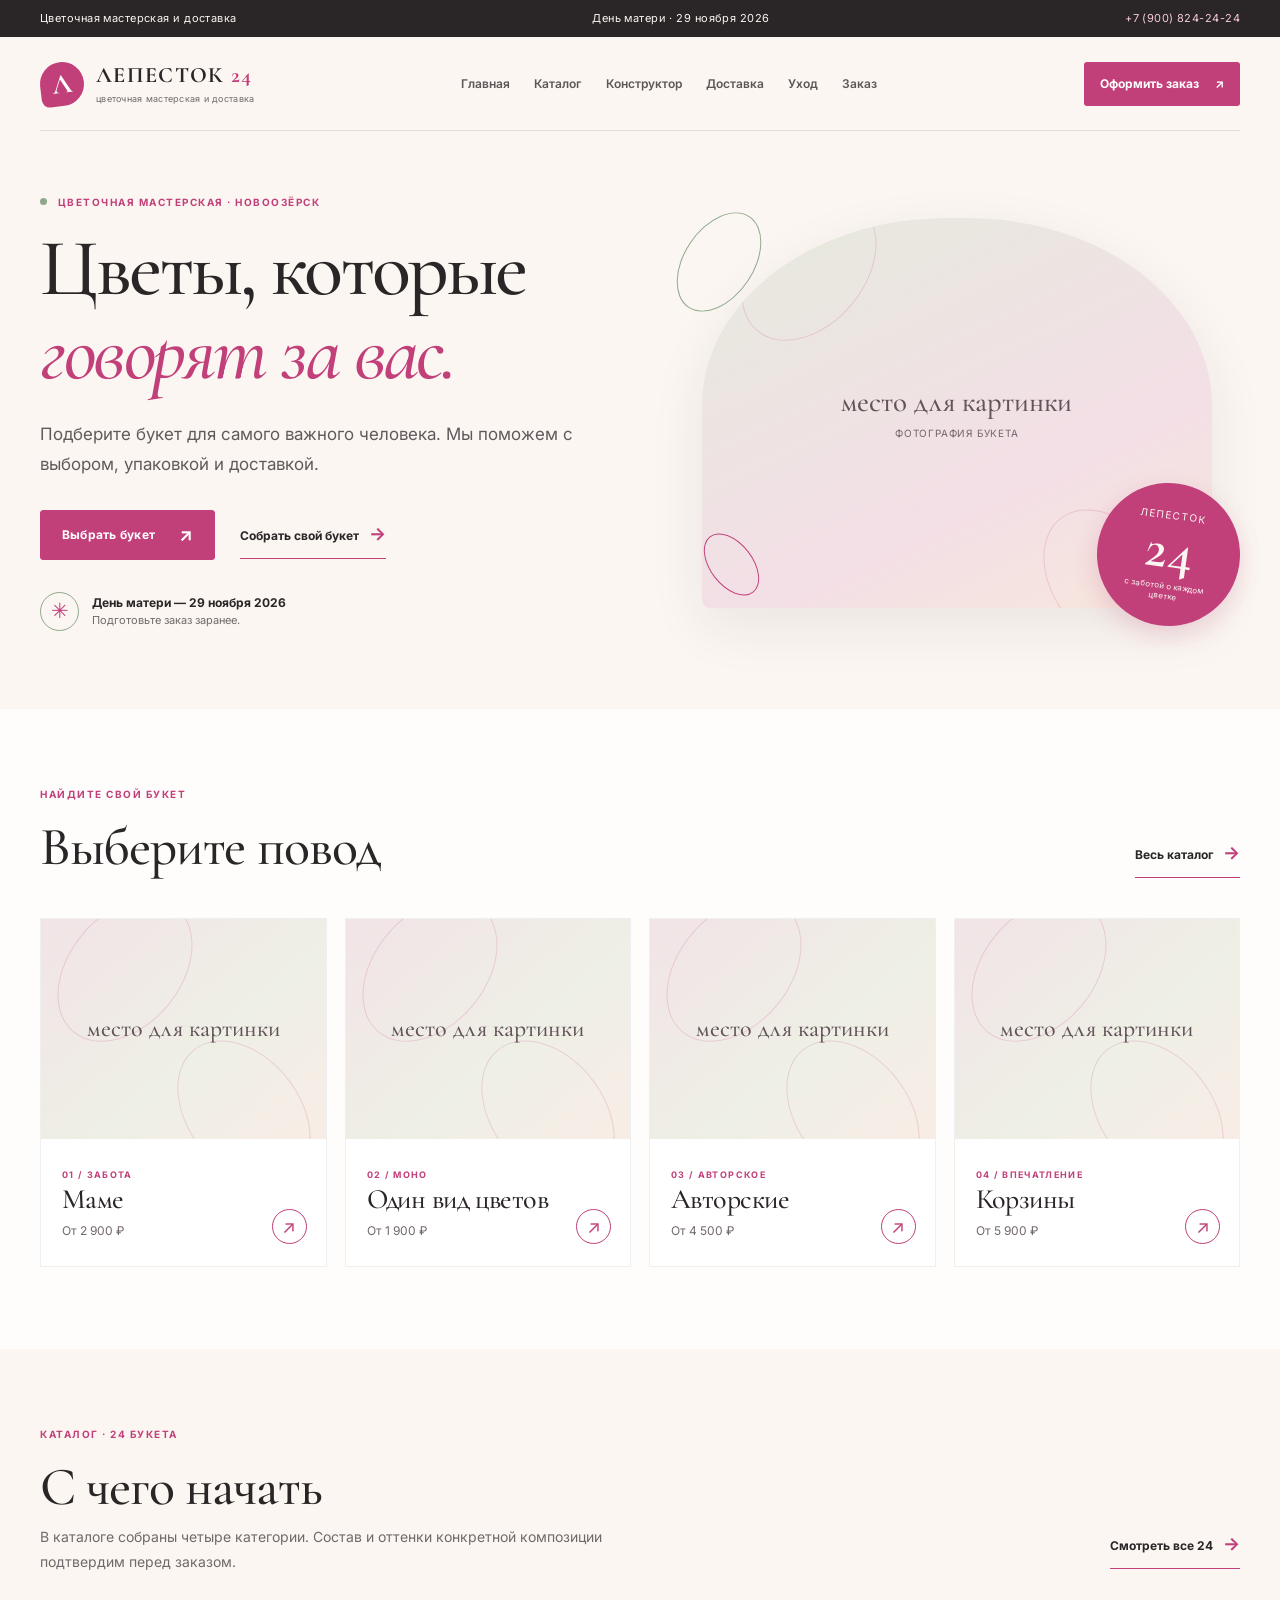
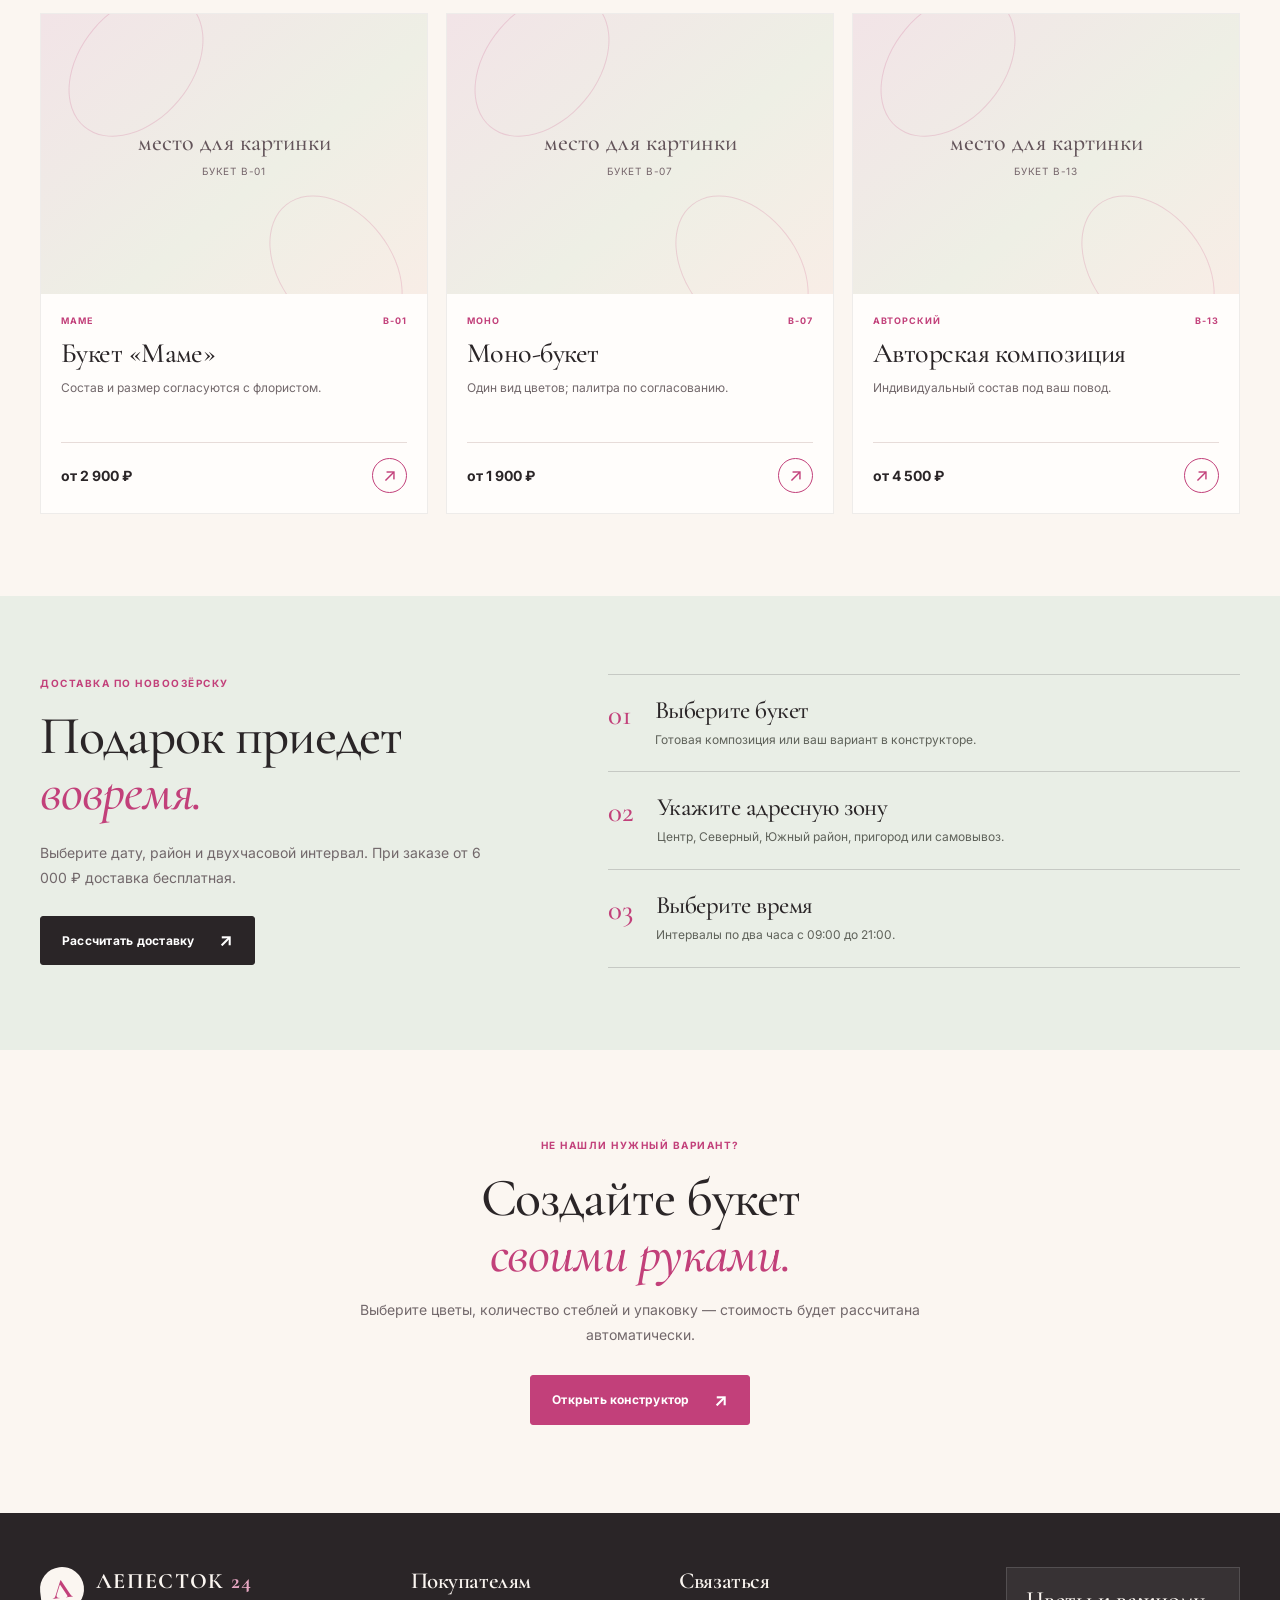
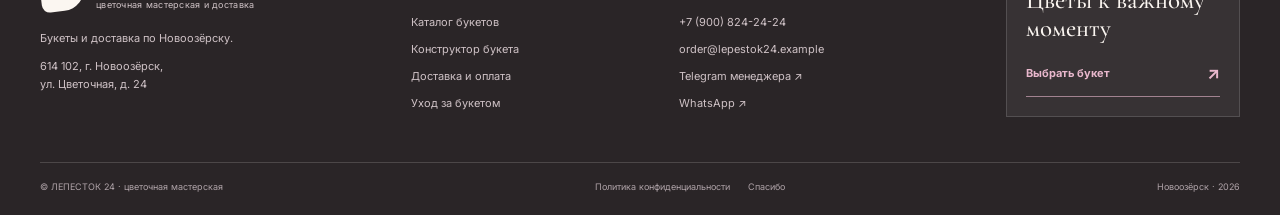
==== index.html @ 15a1c909 "Основная труктура сайта" ====
<!doctype html>
<html lang="ru">
<head>
  <meta charset="utf-8">
  <meta name="viewport" content="width=device-width, initial-scale=1">
  <meta name="description" content="Букеты ко Дню матери и для важных поводов. Каталог, конструктор букета и доставка по Новоозёрску.">
  <meta name="theme-color" content="#FBF6F1">
  <title>ЛЕПЕСТОК 24 — цветочная мастерская и доставка</title>
  <link rel="icon" type="image/svg+xml" href="favicon.svg">
  <link rel="preconnect" href="https://fonts.googleapis.com">
  <link rel="preconnect" href="https://fonts.gstatic.com" crossorigin>
  <link href="https://fonts.googleapis.com/css2?family=Cormorant+Garamond:wght@400;500;600;700&family=Inter:wght@400;500;600;700&display=swap" rel="stylesheet">
  <link rel="stylesheet" href="css/style.css">
  <meta property="og:type" content="website">
  <meta property="og:title" content="ЛЕПЕСТОК 24 — цветочная мастерская и доставка">
  <meta property="og:description" content="Букеты ко Дню матери и для важных поводов. Каталог, конструктор букета и доставка по Новоозёрску.">
  <meta property="og:image" content="og-image.svg">
  <meta property="og:image:width" content="1200">
  <meta property="og:image:height" content="630">
  <script src="js/script.js" defer></script>
</head>
<body class="page-index">
<a class="skip-link" href="#main-content">Перейти к содержимому</a><div class="topline"><div class="container topline-inner"><span>Цветочная мастерская и доставка</span><span>День матери · 29 ноября 2026</span><a href="tel:+79008242424">+7 (900) 824-24-24</a></div></div><header class="site-header container"><a class="brand" href="index.html" aria-label="Лепесток 24 — на главную"><span class="brand-mark">Л</span><span class="brand-copy"><strong>ЛЕПЕСТОК <b>24</b></strong><small>цветочная мастерская и доставка</small></span></a><nav class="main-nav" aria-label="Основная навигация"><a href="index.html">Главная</a><a href="catalog.html">Каталог</a><a href="builder.html">Конструктор</a><a href="delivery.html">Доставка</a><a href="care.html">Уход</a><a href="contacts.html">Заказ</a></nav><a class="header-order" href="contacts.html">Оформить заказ <span aria-hidden="true">↗</span></a></header>
<main id="main-content">
  <section class="hero container">
    <div class="hero-copy">
      <p class="eyebrow"><span class="eyebrow-dot"></span> ЦВЕТОЧНАЯ МАСТЕРСКАЯ · НОВООЗЁРСК</p>
      <h1>Цветы, которые<br><em>говорят за вас.</em></h1>
      <p class="lead">Подберите букет для самого важного человека. Мы поможем с выбором, упаковкой и доставкой.</p>
      <div class="actions"><a class="button" href="catalog.html">Выбрать букет <span aria-hidden="true">↗</span></a><a class="text-link" href="builder.html">Собрать свой букет <span aria-hidden="true">→</span></a></div>
      <div class="hero-note"><span class="hero-note-mark">✳</span><p><strong>День матери — 29 ноября 2026</strong><br>Подготовьте заказ заранее.</p></div>
    </div>
    <div class="hero-art" role="img" aria-label="Место для фотографии букета">
      <div class="image-placeholder image-placeholder-hero"><span>место для картинки</span><small>Фотография букета</small></div>
      <div class="hero-stamp"><span>ЛЕПЕСТОК</span><strong>24</strong><small>с заботой о каждом цветке</small></div>
      <div class="hero-ornament hero-ornament-one"></div><div class="hero-ornament hero-ornament-two"></div>
    </div>
  </section>

  <section class="section section-soft">
    <div class="container">
      <div class="section-heading"><div><p class="eyebrow">НАЙДИТЕ СВОЙ БУКЕТ</p><h2>Выберите повод</h2></div><a class="text-link" href="catalog.html">Весь каталог <span aria-hidden="true">→</span></a></div>
      <div class="category-grid">
        <a class="category-card" href="catalog.html?category=mama"><div class="image-placeholder"><span>место для картинки</span></div><div class="category-card-body"><span class="overline">01 / ЗАБОТА</span><h3>Маме</h3><p>От 2 900 ₽</p><span class="round-arrow" aria-hidden="true">↗</span></div></a>
        <a class="category-card" href="catalog.html?category=mono"><div class="image-placeholder"><span>место для картинки</span></div><div class="category-card-body"><span class="overline">02 / МОНО</span><h3>Один вид цветов</h3><p>От 1 900 ₽</p><span class="round-arrow" aria-hidden="true">↗</span></div></a>
        <a class="category-card" href="catalog.html?category=author"><div class="image-placeholder"><span>место для картинки</span></div><div class="category-card-body"><span class="overline">03 / АВТОРСКОЕ</span><h3>Авторские</h3><p>От 4 500 ₽</p><span class="round-arrow" aria-hidden="true">↗</span></div></a>
        <a class="category-card" href="catalog.html?category=basket"><div class="image-placeholder"><span>место для картинки</span></div><div class="category-card-body"><span class="overline">04 / ВПЕЧАТЛЕНИЕ</span><h3>Корзины</h3><p>От 5 900 ₽</p><span class="round-arrow" aria-hidden="true">↗</span></div></a>
      </div>
    </div>
  </section>

  <section class="section container">
    <div class="section-heading"><div><p class="eyebrow">КАТАЛОГ · 24 БУКЕТА</p><h2>С чего начать</h2><p class="section-intro">В каталоге собраны четыре категории. Состав и оттенки конкретной композиции подтвердим перед заказом.</p></div><a class="text-link" href="catalog.html">Смотреть все 24 <span aria-hidden="true">→</span></a></div>
    <div class="product-grid product-grid-featured">
      <article class="product-card"><a class="product-image-link" href="catalog.html?item_id=B-01" aria-label="Открыть букет B-01"><div class="image-placeholder product-image"><span>место для картинки</span><small>Букет B-01</small></div></a><div class="product-card-body"><div class="product-meta"><span>МАМЕ</span><span>B-01</span></div><h3>Букет «Маме»</h3><p class="product-description">Состав и размер согласуются с флористом.</p><div class="product-bottom"><strong>от 2 900 ₽</strong><a class="icon-link" href="contacts.html?item_id=B-01" aria-label="Заказать букет B-01">↗</a></div></div></article>
      <article class="product-card"><a class="product-image-link" href="catalog.html?item_id=B-07" aria-label="Открыть букет B-07"><div class="image-placeholder product-image"><span>место для картинки</span><small>Букет B-07</small></div></a><div class="product-card-body"><div class="product-meta"><span>МОНО</span><span>B-07</span></div><h3>Моно-букет</h3><p class="product-description">Один вид цветов; палитра по согласованию.</p><div class="product-bottom"><strong>от 1 900 ₽</strong><a class="icon-link" href="contacts.html?item_id=B-07" aria-label="Заказать букет B-07">↗</a></div></div></article>
      <article class="product-card"><a class="product-image-link" href="catalog.html?item_id=B-13" aria-label="Открыть букет B-13"><div class="image-placeholder product-image"><span>место для картинки</span><small>Букет B-13</small></div></a><div class="product-card-body"><div class="product-meta"><span>АВТОРСКИЙ</span><span>B-13</span></div><h3>Авторская композиция</h3><p class="product-description">Индивидуальный состав под ваш повод.</p><div class="product-bottom"><strong>от 4 500 ₽</strong><a class="icon-link" href="contacts.html?item_id=B-13" aria-label="Заказать букет B-13">↗</a></div></div></article>
    </div>
  </section>

  <section class="section section-sage">
    <div class="container delivery-teaser"><div><p class="eyebrow">ДОСТАВКА ПО НОВООЗЁРСКУ</p><h2>Подарок приедет<br><em>вовремя.</em></h2><p class="section-intro">Выберите дату, район и двухчасовой интервал. При заказе от 6 000 ₽ доставка бесплатная.</p><a class="button button-dark" href="delivery.html">Рассчитать доставку <span aria-hidden="true">↗</span></a></div><div class="delivery-steps"><div class="delivery-step"><span>01</span><div><h3>Выберите букет</h3><p>Готовая композиция или ваш вариант в конструкторе.</p></div></div><div class="delivery-step"><span>02</span><div><h3>Укажите адресную зону</h3><p>Центр, Северный, Южный район, пригород или самовывоз.</p></div></div><div class="delivery-step"><span>03</span><div><h3>Выберите время</h3><p>Интервалы по два часа с 09:00 до 21:00.</p></div></div></div></div>
  </section>
  <section class="section container final-cta"><p class="eyebrow">НЕ НАШЛИ НУЖНЫЙ ВАРИАНТ?</p><h2>Создайте букет<br><em>своими руками.</em></h2><p class="section-intro">Выберите цветы, количество стеблей и упаковку — стоимость будет рассчитана автоматически.</p><a class="button" href="builder.html">Открыть конструктор <span aria-hidden="true">↗</span></a></section>
</main>
<footer class="site-footer"><div class="footer-main container"><div class="footer-brand-block"><a class="brand brand-footer" href="index.html" aria-label="Лепесток 24 — на главную"><span class="brand-mark">Л</span><span class="brand-copy"><strong>ЛЕПЕСТОК <b>24</b></strong><small>цветочная мастерская и доставка</small></span></a><p>Букеты и доставка по Новоозёрску.</p><p class="footer-address">614 102, г. Новоозёрск,<br>ул. Цветочная, д. 24</p></div><div class="footer-column"><h2>Покупателям</h2><a href="catalog.html">Каталог букетов</a><a href="builder.html">Конструктор букета</a><a href="delivery.html">Доставка и оплата</a><a href="care.html">Уход за букетом</a></div><div class="footer-column"><h2>Связаться</h2><a href="tel:+79008242424">+7 (900) 824-24-24</a><a href="mailto:order@lepestok24.example">order@lepestok24.example</a><a href="https://t.me/lepestok24_manager" target="_blank" rel="noopener noreferrer">Telegram менеджера ↗</a><a href="https://wa.me/79008242424" target="_blank" rel="noopener noreferrer">WhatsApp ↗</a></div><div class="footer-cta"><p>Цветы к важному моменту</p><a class="footer-cta-link" href="catalog.html">Выбрать букет <span aria-hidden="true">↗</span></a></div></div><div class="footer-bottom container"><span>© ЛЕПЕСТОК 24 · цветочная мастерская</span><div><a href="privacy.html">Политика конфиденциальности</a><a href="thanks.html">Спасибо</a></div><span>Новоозёрск · 2026</span></div></footer>
</body>
</html>
---- css/style.css ----
@charset "UTF-8";
:root{--rose:#C2407A;--sage:#8FA88B;--cream:#FBF6F1;--graphite:#2A2527;--rose-pale:#F4E3EB;--sage-pale:#E9EEE6;--paper:#FFFDFB;--muted:#72686B;--line:#E7DCD9;--white:#FFFFFF;--shadow:0 18px 55px rgba(42,37,39,.08);--radius:20px;--serif:"Cormorant Garamond",Georgia,serif;--sans:"Inter",Arial,sans-serif}
*{box-sizing:border-box}html{scroll-behavior:smooth}body{margin:0;background:var(--cream);color:var(--graphite);font-family:var(--sans);font-size:15px;line-height:1.65;-webkit-font-smoothing:antialiased}a{color:inherit;text-underline-offset:4px}button,input,select,textarea{font:inherit}button,a,input,select,textarea{-webkit-tap-highlight-color:transparent}img,svg{max-width:100%}.container{width:min(1200px,calc(100% - 56px));margin-inline:auto}.skip-link{position:absolute;left:-9999px;top:8px;z-index:100;background:var(--graphite);color:#fff;padding:12px 18px}.skip-link:focus{left:12px}.topline{background:var(--graphite);color:var(--cream);font-size:11px;letter-spacing:.04em}.topline-inner{min-height:37px;display:flex;align-items:center;justify-content:space-between;gap:20px}.topline a{color:#F5CADC;text-decoration:none}.site-header{min-height:94px;display:flex;align-items:center;justify-content:space-between;gap:24px;border-bottom:1px solid rgba(42,37,39,.12)}.brand{display:inline-flex;align-items:center;gap:12px;text-decoration:none;flex-shrink:0}.brand-mark{width:44px;height:44px;display:grid;place-items:center;background:var(--rose);border-radius:50% 50% 50% 8px;color:white;font:700 28px var(--serif);transform:rotate(-7deg)}.brand-copy{display:flex;flex-direction:column;line-height:1.12}.brand-copy strong{font:700 22px var(--serif);letter-spacing:.06em}.brand-copy strong b{color:var(--rose);font-weight:700}.brand-copy small{font-size:9px;letter-spacing:.03em;color:var(--muted);margin-top:6px}.main-nav{display:flex;align-items:center;justify-content:center;gap:clamp(12px,1.9vw,27px);flex-wrap:wrap}.main-nav a{position:relative;display:inline-flex;align-items:center;min-height:44px;text-decoration:none;color:#5E5558;font-size:12px;font-weight:600;white-space:nowrap}.main-nav a:hover,.main-nav a[aria-current="page"]{color:var(--rose)}.main-nav a[aria-current="page"]:after{position:absolute;content:"";height:2px;background:var(--rose);left:0;right:0;bottom:4px}.header-order{display:inline-flex;align-items:center;gap:16px;padding:12px 16px;min-height:44px;background:var(--rose);color:white;text-decoration:none;font-size:12px;font-weight:700;white-space:nowrap;border-radius:3px;transition:transform .2s,background .2s}.header-order:hover{background:#A83266;transform:translateY(-2px)}
main{overflow:hidden}.hero{display:grid;grid-template-columns:1.02fr .98fr;align-items:center;gap:44px;padding-top:64px;padding-bottom:78px;min-height:555px}.hero-copy{position:relative;z-index:2}.eyebrow,.overline{margin:0 0 17px;color:var(--rose);font-size:10px;font-weight:700;letter-spacing:.15em;line-height:1.5}.eyebrow-dot{display:inline-block;width:7px;height:7px;background:var(--sage);border-radius:50%;margin-right:7px;vertical-align:1px}h1,h2,h3,p{margin-top:0}h1,h2,h3{font-family:var(--serif);font-weight:500;line-height:1.04;letter-spacing:-.02em}h1{font-size:clamp(52px,6.3vw,83px);margin-bottom:24px;letter-spacing:-.035em}h1 em,h2 em{font-weight:500;color:var(--rose);font-style:italic}h2{font-size:clamp(37px,4.2vw,57px);margin-bottom:20px}h3{font-size:27px;margin-bottom:12px}.lead{max-width:610px;color:#63595D;font-size:17px;line-height:1.8;margin-bottom:30px}.actions{display:flex;align-items:center;gap:25px;flex-wrap:wrap;margin:30px 0}.button{display:inline-flex;align-items:center;justify-content:center;gap:24px;min-height:48px;padding:14px 21px;border:1px solid var(--rose);border-radius:3px;background:var(--rose);color:#fff;text-decoration:none;font-size:12px;font-weight:700;letter-spacing:.02em;cursor:pointer;transition:background .2s,transform .2s,border-color .2s}.button:hover{background:#A83266;border-color:#A83266;transform:translateY(-2px)}.button span{font-size:18px;line-height:1}.button-dark{background:var(--graphite);border-color:var(--graphite)}.button-dark:hover{background:#443A3E;border-color:#443A3E}.button-light{background:var(--cream);border-color:var(--cream);color:var(--graphite)}.button-light:hover{background:#EBDDDB;border-color:#EBDDDB}.button-full{width:100%;justify-content:space-between}.button-small{min-height:39px;padding:9px 12px;gap:12px;font-size:10px}.text-link{font-size:12px;font-weight:700;text-decoration:none;border-bottom:1px solid var(--rose);padding:9px 0}.text-link span{font-size:18px;color:var(--rose);margin-left:7px}.hero-note{display:flex;gap:13px;align-items:center;margin-top:32px}.hero-note-mark{width:39px;height:39px;display:grid;place-items:center;border:1px solid var(--sage);color:var(--rose);border-radius:50%;font-size:21px}.hero-note p{margin:0;color:var(--muted);font-size:11px;line-height:1.6}.hero-note strong{color:var(--graphite);font-size:12px}.hero-art{position:relative;min-height:430px;display:grid;place-items:center}.image-placeholder{position:relative;display:flex;flex-direction:column;align-items:center;justify-content:center;gap:6px;min-width:0;min-height:180px;padding:24px;border:1px dashed rgba(42,37,39,.28);background:linear-gradient(140deg,#F2E4E7,#EEEFE5 58%,#F8EDE6);color:#75656B;text-align:center;overflow:hidden}.image-placeholder:before,.image-placeholder:after{content:"";position:absolute;border:1px solid rgba(194,64,122,.19);border-radius:50%;width:110px;height:160px;transform:rotate(40deg);pointer-events:none}.image-placeholder:before{left:10%;top:-30px}.image-placeholder:after{right:9%;bottom:-55px;transform:rotate(-38deg)}.image-placeholder span{position:relative;z-index:1;font:500 24px var(--serif);color:#63545A}.image-placeholder small{position:relative;z-index:1;font-size:10px;letter-spacing:.08em;text-transform:uppercase;color:#75656B}.image-placeholder-hero{width:90%;min-height:390px;border:0;border-radius:48% 48% 8px 8px;background:linear-gradient(155deg,#E6EADD,#F3DFE6 65%,#F7E7DC);box-shadow:var(--shadow)}.image-placeholder-hero span{font-size:29px}.hero-stamp{position:absolute;right:0;bottom:2px;z-index:2;width:143px;height:143px;display:flex;flex-direction:column;align-items:center;justify-content:center;transform:rotate(8deg);border-radius:50%;background:var(--rose);color:var(--cream);box-shadow:0 8px 25px rgba(194,64,122,.2);text-align:center}.hero-stamp span{font-size:10px;letter-spacing:.17em}.hero-stamp strong{font:600 56px/.9 var(--serif)}.hero-stamp small{font-size:8px;line-height:1.2;margin-top:8px;max-width:98px}.hero-ornament{position:absolute;border:1px solid var(--sage);border-radius:50%;width:70px;height:110px;transform:rotate(34deg);pointer-events:none}.hero-ornament-one{top:9px;left:10px}.hero-ornament-two{bottom:28px;left:36px;width:43px;height:71px;transform:rotate(-38deg);border-color:var(--rose)}
.section{padding-top:78px;padding-bottom:82px}.section-soft{background:var(--paper)}.section-soft>.container,.section.container{padding-inline:0}.section-heading{display:flex;align-items:end;justify-content:space-between;gap:25px;margin-bottom:34px}.section-heading h2{margin-bottom:9px}.section-intro{max-width:590px;color:var(--muted);line-height:1.8;margin-bottom:0;font-size:14px}.section-heading>.text-link{flex-shrink:0;margin-bottom:6px}.category-grid{display:grid;grid-template-columns:repeat(4,1fr);gap:18px}.category-card{display:block;background:#fff;border:1px solid rgba(42,37,39,.07);text-decoration:none;transition:transform .25s,box-shadow .25s}.category-card:hover{transform:translateY(-5px);box-shadow:var(--shadow)}.category-card .image-placeholder{min-height:220px;border:0}.category-card-body{position:relative;padding:22px 21px 25px}.overline{margin-bottom:10px;font-size:9px}.category-card h3{margin-bottom:7px;font-size:28px}.category-card p{margin:0;font-size:12px;color:var(--muted)}.round-arrow,.icon-link{display:grid;place-items:center;width:35px;height:35px;border-radius:50%;border:1px solid var(--rose);color:var(--rose);font-size:18px;text-decoration:none}.round-arrow{position:absolute;right:19px;bottom:22px}.product-grid{display:grid;grid-template-columns:repeat(3,minmax(0,1fr));gap:26px 18px}.product-grid-featured{margin-top:38px}.product-card{background:var(--paper);border:1px solid rgba(42,37,39,.08);min-width:0}.product-image-link{display:block;text-decoration:none}.product-image{min-height:280px;border:0}.product-card-body{padding:20px}.product-meta{display:flex;justify-content:space-between;gap:8px;color:var(--rose);font-size:9px;font-weight:700;letter-spacing:.12em;margin-bottom:10px}.product-card h3,.product-card h2{font-family:var(--serif);font-size:28px;line-height:1.08;margin-bottom:9px}.product-description{min-height:46px;color:var(--muted);font-size:12px;line-height:1.65;margin-bottom:14px}.product-bottom{display:flex;align-items:center;justify-content:space-between;gap:12px;margin-top:18px;padding-top:15px;border-top:1px solid var(--line)}.product-bottom>strong{font-size:14px;white-space:nowrap}.product-bottom .icon-link{flex-shrink:0}.section-sage{background:var(--sage-pale)}.delivery-teaser{display:grid;grid-template-columns:.85fr 1.15fr;gap:100px;align-items:center}.delivery-teaser h2{margin-bottom:20px}.delivery-teaser .section-intro{margin-bottom:25px}.delivery-steps{border-top:1px solid rgba(42,37,39,.18)}.delivery-step{display:flex;gap:23px;padding:22px 0;border-bottom:1px solid rgba(42,37,39,.18)}.delivery-step>span{font:500 29px var(--serif);color:var(--rose)}.delivery-step h3{font-size:25px;margin-bottom:7px}.delivery-step p{font-size:12px;color:#5F625A;margin:0}.final-cta{padding-block:88px;text-align:center}.final-cta .section-intro{margin:0 auto 28px}.final-cta h2{margin-bottom:15px}
.page-main{padding-top:58px;padding-bottom:88px;min-height:58vh}.page-intro{margin-bottom:44px}.page-intro h1{font-size:clamp(48px,6.5vw,76px);margin-bottom:21px}.page-intro .lead{margin-bottom:0}.page-intro-grid{display:grid;grid-template-columns:1fr .8fr;align-items:center;gap:65px}.page-intro-image{min-height:310px;border-radius:47% 47% 5px 5px}.panel{background:var(--paper);border:1px solid var(--line);padding:30px}.builder-layout{display:grid;grid-template-columns:minmax(0,1fr) 320px;align-items:start;gap:25px}.builder-main{display:grid;gap:22px}.panel-heading,.form-section-title{display:flex;align-items:start;gap:15px;margin-bottom:25px}.step-number{display:grid;place-items:center;flex:0 0 38px;width:38px;height:38px;border-radius:50%;background:var(--rose-pale);color:var(--rose);font:600 20px var(--serif)}.panel-heading h2,.form-section-title h2{font-size:32px;margin-bottom:5px}.panel-heading p,.form-section-title p{margin:0;color:var(--muted);font-size:12px}.flower-list{border-top:1px solid var(--line)}.flower-row{display:flex;align-items:center;justify-content:space-between;gap:20px;padding:16px 0;border-bottom:1px solid var(--line)}.flower-row>div:first-child{display:flex;flex-direction:column}.flower-row strong{font-size:13px}.flower-row small,.wrap-name small{color:var(--muted);font-size:11px}.quantity-control{display:flex;align-items:center;gap:7px}.quantity-control input{width:85px;min-height:44px;text-align:center;padding:7px;border:1px solid var(--line);background:white;border-radius:3px}.quantity-control span{font-size:11px;color:var(--muted)}.check-row{display:flex;align-items:center;gap:13px;margin-top:18px;cursor:pointer}.check-row input,.consent-row input{width:19px;height:19px;accent-color:var(--rose);flex-shrink:0}.check-row>span{display:flex;flex-direction:column}.check-row strong{font-size:13px}.check-row small{color:var(--muted);font-size:11px}.wrap-options{display:grid;grid-template-columns:repeat(3,1fr);gap:12px}.wrap-option{position:relative;display:flex;flex-direction:column;gap:10px;padding:12px;border:1px solid var(--line);background:#fff;cursor:pointer}.wrap-option:has(input:checked){border-color:var(--rose);box-shadow:inset 0 0 0 1px var(--rose)}.wrap-option input{position:absolute;top:10px;right:10px;accent-color:var(--rose);width:17px;height:17px}.wrap-swatch{display:block;height:72px;border-radius:2px}.swatch-craft{background:linear-gradient(130deg,#C4A581,#E1CCB0)}.swatch-film{background:linear-gradient(130deg,#F6F1F2,#DCCAD3)}.swatch-box{background:linear-gradient(130deg,#D6A3B9,#F1D9E2)}.wrap-name{display:flex;flex-direction:column;gap:2px}.wrap-name strong{font-size:12px}.builder-summary{position:sticky;top:18px;background:var(--graphite);padding:28px;color:var(--cream)}.builder-summary .eyebrow{color:#E7A7C4}.builder-summary h2{font-size:31px;margin-bottom:7px}.summary-price{font:600 42px var(--serif);color:#E9B8CD;margin-bottom:20px}.summary-line{display:flex;justify-content:space-between;gap:12px;padding:12px 0;border-top:1px solid rgba(251,246,241,.17);font-size:11px;color:#D8CDD0}.summary-line strong{color:var(--cream)}.builder-summary .form-note{min-height:40px;color:#E9B8CD;font-size:11px;margin:14px 0}.fine-print{font-size:10px;line-height:1.6;color:var(--muted);margin:15px 0 0}.builder-summary .fine-print{color:#CFC2C6}.form-note{font-size:12px;line-height:1.5;color:var(--rose)}
.catalog-toolbar{padding:25px;background:var(--paper);border:1px solid var(--line);margin-bottom:28px}.catalog-toolbar-heading{display:flex;align-items:center;justify-content:space-between;gap:15px}.catalog-toolbar-heading .eyebrow{margin-bottom:15px}.catalog-toolbar-heading>span{font-size:12px;color:var(--muted)}.filters{display:grid;grid-template-columns:repeat(3,minmax(0,1fr));gap:15px}.filter-field,.form-field{display:flex;flex-direction:column;gap:7px;min-width:0}.filter-field label,.form-field label{font-size:11px;font-weight:700}.filter-field select,.form-field input,.form-field select,.form-field textarea{width:100%;min-height:45px;padding:11px 12px;border:1px solid #D9CCCA;border-radius:2px;background:white;color:var(--graphite);outline:none}.form-field textarea{resize:vertical}.filter-field select:focus,.form-field input:focus,.form-field select:focus,.form-field textarea:focus{border-color:var(--rose);box-shadow:0 0 0 3px rgba(194,64,122,.12)}.filter-note{font-size:11px;color:var(--muted);margin:15px 0 0;line-height:1.6}.catalog-grid{grid-template-columns:repeat(3,minmax(0,1fr));gap:22px 17px}.catalog-product .product-image{min-height:245px}.product-image-wrap{position:relative}.sku-badge{position:absolute;left:13px;top:13px;padding:5px 9px;background:var(--paper);color:var(--rose);font-size:10px;font-weight:700;letter-spacing:.07em}.catalog-product .product-card-body{padding:18px}.catalog-product h2{font-size:25px}.product-specs{display:grid;gap:4px;color:var(--muted);font-size:10px}.product-specs strong{font-weight:600;color:var(--graphite)}.catalog-product .product-bottom{margin-top:15px}.empty-state{padding:35px;text-align:center;background:var(--paper);border:1px dashed var(--line)}.catalog-bottom-cta{display:flex;align-items:center;justify-content:space-between;gap:25px;margin-top:54px;padding:32px;background:var(--sage-pale)}.catalog-bottom-cta h2{font-size:34px;margin-bottom:8px}.catalog-bottom-cta p:not(.eyebrow){font-size:12px;color:var(--muted);margin:0}.catalog-bottom-cta .eyebrow{margin-bottom:10px}
.delivery-calculator{display:grid;grid-template-columns:1fr .8fr;gap:45px;align-items:stretch}.calculator-copy h2{font-size:40px;margin-bottom:15px}.calculator-copy>p:not(.eyebrow){color:var(--muted);font-size:13px;margin-bottom:23px}.form-field{margin-bottom:17px}.calculator-result{margin:8px 0 22px;padding:18px;background:var(--sage-pale);display:grid;grid-template-columns:1fr auto;gap:4px 14px;align-items:center}.calculator-result>span{font-size:12px}.calculator-result>strong{font:600 31px var(--serif);color:var(--rose)}.calculator-result>p{grid-column:1/-1;margin:3px 0 0;color:var(--muted);font-size:11px}.calculator-aside{display:flex;flex-direction:column;gap:17px}.delivery-image{height:100%;min-height:270px}.note-card{display:flex;gap:13px;padding:18px;background:var(--rose-pale)}.note-icon{color:var(--rose);font-size:23px}.note-card strong{font-size:12px}.note-card p{margin:4px 0 0;font-size:11px;color:var(--muted)}.time-grid{display:grid;grid-template-columns:repeat(3,1fr);gap:12px}.time-grid div{padding:20px 15px;background:var(--paper);border:1px solid var(--line);font:500 22px var(--serif);text-align:center}.service-grid{padding:40px;display:grid;grid-template-columns:1fr .8fr;gap:55px;align-items:center;margin-top:72px}.service-grid h2{font-size:45px}.service-grid .section-intro{margin-bottom:25px}.service-note{border-left:1px solid rgba(42,37,39,.22);padding:15px 0 15px 35px}.service-number{font:600 120px/.9 var(--serif);color:var(--rose)}.service-note p{max-width:300px;margin:18px 0 0;font-size:13px;color:#555A50}
.care-list{padding-top:5px;max-width:900px;margin:0 auto}.care-item{display:grid;grid-template-columns:65px 1fr;gap:25px;padding:24px 0;border-bottom:1px solid var(--line)}.care-item>span{font:500 34px var(--serif);color:var(--rose)}.care-item h2{font-size:31px;margin:0 0 8px}.care-item p{margin:0;color:var(--muted);font-size:13px;max-width:700px}.promo-panel{display:grid;grid-template-columns:1.2fr .8fr;align-items:center;gap:35px;margin-top:70px;padding:42px;background:var(--graphite);color:var(--cream)}.promo-panel .eyebrow{color:#E9AFC7}.promo-panel h2{font-size:46px;margin-bottom:16px}.promo-panel>div>p:not(.eyebrow){max-width:450px;color:#D8CDD0;font-size:13px}.promo-code-box{display:flex;flex-direction:column;align-items:flex-start;padding:25px;background:rgba(255,255,255,.06);border:1px solid rgba(255,255,255,.18)}.promo-code{font:600 38px var(--serif);letter-spacing:.12em;color:#E9B8CD;margin-bottom:17px}.promo-code-box .form-note{min-height:18px;margin:10px 0 0;color:#E9B8CD}.section-footer-cta{display:flex;align-items:center;justify-content:space-between;gap:20px;margin-top:40px}.section-footer-cta p{font:500 29px var(--serif);margin:0}
.contact-layout{display:grid;grid-template-columns:minmax(0,1.4fr) minmax(280px,.8fr);gap:28px;align-items:start}.order-form-wrap{min-width:0}.order-form{padding:30px;background:var(--paper);border:1px solid var(--line)}.form-section-title{margin-bottom:22px}.form-section-spaced{margin-top:35px}.form-grid{display:grid;grid-template-columns:repeat(2,minmax(0,1fr));gap:17px 14px}.form-field-full{grid-column:1/-1}.form-field label span,.consent-row strong{color:var(--rose)}.form-field small{font-size:10px;color:var(--muted)}.consent-row{display:flex;align-items:flex-start;gap:11px;margin:25px 0 15px;font-size:11px;line-height:1.65;cursor:pointer}.consent-row a{color:var(--rose)}.form-status{font-size:12px;padding:0;margin:0 0 13px;color:var(--rose)}.form-status:empty{display:none}.order-form .fine-print{margin-bottom:0}.contact-info-card{background:var(--paper);padding:26px;border:1px solid var(--line)}.contact-info-card h2{font-size:36px;margin-bottom:23px}.contact-info-row{display:flex;gap:13px;margin:19px 0}.contact-icon{display:grid;place-items:center;width:35px;height:35px;flex-shrink:0;background:var(--rose-pale);color:var(--rose);border-radius:50%;font-size:17px}.contact-info-row>div{display:flex;flex-direction:column;gap:3px}.contact-info-row small{color:var(--muted);font-size:10px}.contact-info-row a,.contact-info-row p{margin:0;font-size:12px;text-decoration:none;overflow-wrap:anywhere}.map-placeholder{display:flex;flex-direction:column;align-items:center;justify-content:center;gap:6px;min-height:145px;margin-top:22px;padding:18px;background:var(--sage-pale);border:1px dashed var(--sage);text-align:center}.map-placeholder span{font:500 25px var(--serif)}.map-placeholder small{font-size:10px;color:var(--muted)}.messenger-links{display:grid;gap:9px;margin-top:20px}.messenger-links a{display:flex;align-items:center;justify-content:space-between;min-height:44px;padding:11px 13px;border:1px solid var(--line);font-size:11px;font-weight:700;text-decoration:none}.messenger-links a:hover{border-color:var(--rose);color:var(--rose)}.contact-small-note{margin-top:16px;padding:19px;background:var(--sage-pale)}.contact-small-note strong{font-family:var(--serif);font-size:23px;font-weight:600}.contact-small-note p{margin:6px 0 0;font-size:11px;color:var(--muted)}
.thanks-card,.error-page{max-width:760px;margin:15px auto 0;text-align:center}.thanks-symbol{width:85px;height:85px;display:grid;place-items:center;margin:0 auto 27px;background:var(--rose-pale);border-radius:50%;color:var(--rose);font-size:43px}.thanks-card h1,.error-page h1{font-size:clamp(49px,7vw,75px)}.thanks-card>.lead,.error-page>.lead{margin-inline:auto}.request-number{display:flex;flex-direction:column;gap:6px;padding:19px;margin:34px auto;background:var(--paper);border:1px solid var(--line)}.request-number span{color:var(--muted);font-size:11px}.request-number strong{font-family:var(--serif);font-size:22px;font-weight:600}.next-steps{text-align:left;margin:36px 0}.next-steps h2{text-align:center;font-size:36px}.next-step{display:flex;align-items:center;gap:17px;padding:13px 0;border-bottom:1px solid var(--line)}.next-step span{font:500 25px var(--serif);color:var(--rose)}.next-step p{margin:0;font-size:12px;color:var(--muted)}.notice{padding:14px 16px;font-size:11px;text-align:left;line-height:1.6}.notice-warning{background:#F8ECE3;border-left:3px solid #C28A59;color:#704D37}.actions-center{justify-content:center}.thanks-social{padding-top:25px;border-top:1px solid var(--line)}.thanks-social>span{display:block;margin-bottom:14px;font:500 26px var(--serif)}.social-links{display:flex;justify-content:center;flex-wrap:wrap;gap:17px}.social-links a{font-size:11px;color:var(--rose)}.thanks-social>small{display:block;margin-top:14px;color:var(--muted);font-size:10px}.error-number{font:600 clamp(90px,17vw,180px)/.9 var(--serif);color:var(--rose-pale);-webkit-text-stroke:1px var(--rose);margin:6px 0 22px}.error-placeholder{min-height:175px;max-width:460px;margin:30px auto 0}.error-placeholder span{font-size:25px}
.privacy-page .page-intro{padding-bottom:25px;border-bottom:1px solid var(--line)}.policy-updated{font-size:11px;color:var(--muted);margin:18px 0 0}.policy-content{max-width:860px}.policy-content section{margin:35px 0}.policy-content h2{font-size:33px;margin-bottom:12px}.policy-content p,.policy-content li{font-size:13px;line-height:1.9;color:#5D5357}.policy-content ul{padding-left:22px}.policy-content li{padding:3px 0}.policy-note{padding:18px;background:var(--sage-pale);border-left:3px solid var(--sage);font-size:11px!important}
.site-footer{background:var(--graphite);color:var(--cream)}.footer-main{display:grid;grid-template-columns:1.15fr .8fr 1fr .8fr;gap:35px;padding-top:54px;padding-bottom:45px}.brand-footer .brand-mark{background:var(--cream);color:var(--rose)}.brand-footer .brand-copy strong{color:var(--cream)}.brand-footer .brand-copy strong b{color:#E6A7C2}.brand-footer .brand-copy small{color:#CFC2C6}.footer-brand-block>p{color:#CFC2C6;font-size:11px;line-height:1.7;margin:18px 0 0}.footer-brand-block .footer-address{margin-top:9px}.footer-column{display:flex;flex-direction:column;align-items:flex-start;gap:9px}.footer-column h2{font:600 23px var(--serif);margin:0 0 9px}.footer-column a{font-size:11px;color:#CFC2C6;text-decoration:none}.footer-column a:hover,.footer-bottom a:hover{color:#E9B8CD}.footer-cta{align-self:start;padding:19px;background:rgba(255,255,255,.06);border:1px solid rgba(255,255,255,.14)}.footer-cta p{font:500 25px/1.1 var(--serif);margin-bottom:17px}.footer-cta-link{display:flex;align-items:center;justify-content:space-between;gap:15px;color:#E9B8CD;text-decoration:none;font-size:11px;font-weight:700;border-bottom:1px solid rgba(233,184,205,.6);padding-bottom:9px}.footer-cta-link span{font-size:17px}.footer-bottom{display:flex;align-items:center;justify-content:space-between;gap:16px;flex-wrap:wrap;border-top:1px solid rgba(251,246,241,.16);padding-top:17px;padding-bottom:20px;color:#AFA3A8;font-size:9px}.footer-bottom>div{display:flex;gap:18px;flex-wrap:wrap}.footer-bottom a{color:#AFA3A8;text-decoration:none}
.visually-hidden{position:absolute!important;width:1px;height:1px;padding:0;margin:-1px;overflow:hidden;clip:rect(0,0,0,0);white-space:nowrap;border:0}.is-hidden{display:none!important}:focus-visible{outline:3px solid #B4316F;outline-offset:3px}[hidden]{display:none!important}
@media(max-width:1100px){.container{width:min(100% - 40px,1000px)}.site-header{flex-wrap:wrap;padding:18px 0;gap:13px}.main-nav{order:3;width:100%;justify-content:flex-start;gap:20px}.header-order{margin-left:auto}.hero{gap:20px}.category-grid{grid-template-columns:repeat(2,1fr)}.category-card .image-placeholder{min-height:190px}.delivery-teaser{gap:45px}.builder-layout{grid-template-columns:minmax(0,1fr) 290px}.footer-main{grid-template-columns:repeat(2,1fr)}}
@media(max-width:760px){.container{width:calc(100% - 32px)}.topline-inner{min-height:34px;gap:8px;flex-wrap:wrap;padding:6px 0}.topline-inner>span:first-child{display:none}.topline-inner>span:nth-child(2){margin-right:auto}.topline{font-size:10px}.site-header{min-height:auto;gap:12px;padding:16px 0}.brand-mark{width:39px;height:39px;font-size:25px}.brand-copy strong{font-size:20px}.brand-copy small{font-size:8px}.header-order{padding:10px 12px;gap:8px;font-size:10px}.main-nav{gap:5px 18px;padding-top:5px}.main-nav a{min-height:37px;font-size:11px}.hero{grid-template-columns:1fr;padding-top:45px;padding-bottom:55px;gap:20px}.hero h1{font-size:clamp(48px,12vw,69px)}.hero-art{min-height:315px}.image-placeholder-hero{min-height:300px;max-width:390px}.hero-stamp{width:112px;height:112px;right:4%;bottom:0}.hero-stamp strong{font-size:44px}.hero-stamp small{font-size:7px}.hero-ornament-one{left:1%;top:0}.section{padding-top:55px;padding-bottom:58px}.section-heading{align-items:flex-start;flex-direction:column;gap:12px;margin-bottom:25px}.section-heading h2{font-size:42px}.category-grid{gap:12px}.category-card .image-placeholder{min-height:155px;padding:14px}.image-placeholder span{font-size:20px}.category-card-body{padding:16px}.category-card h3{font-size:24px}.category-card p{font-size:11px}.round-arrow{width:29px;height:29px;right:12px;bottom:17px;font-size:15px}.product-grid,.catalog-grid{grid-template-columns:repeat(2,minmax(0,1fr));gap:12px}.product-image{min-height:190px}.product-card-body{padding:13px}.product-meta{font-size:8px;letter-spacing:.07em}.product-card h3,.product-card h2{font-size:23px}.product-description{font-size:10px;min-height:53px}.product-bottom{gap:8px;align-items:flex-start}.product-bottom>strong{font-size:11px;white-space:normal}.product-bottom .icon-link{width:29px;height:29px}.delivery-teaser{grid-template-columns:1fr;gap:31px}.delivery-teaser h2{font-size:46px}.delivery-step{gap:16px;padding:17px 0}.delivery-step h3{font-size:24px}.final-cta{padding-block:60px}.page-main{padding-top:40px;padding-bottom:60px}.page-intro h1{font-size:clamp(47px,11vw,68px)}.page-intro-grid{grid-template-columns:1fr;gap:25px}.page-intro-image{min-height:250px;max-width:480px;width:100%;margin:0 auto}.builder-layout{grid-template-columns:1fr}.builder-summary{position:static}.panel{padding:21px}.panel-heading h2,.form-section-title h2{font-size:28px}.wrap-options{gap:8px}.wrap-option{padding:8px}.wrap-swatch{height:58px}.wrap-name strong{font-size:10px}.catalog-toolbar{padding:18px}.filters{grid-template-columns:1fr;gap:10px}.filter-field select{min-height:45px}.catalog-product .product-image{min-height:165px}.catalog-product .product-card-body{padding:11px}.catalog-product h2{font-size:21px}.product-specs{font-size:9px}.catalog-product .button-small{font-size:9px;padding:8px;gap:5px}.catalog-bottom-cta{align-items:flex-start;flex-direction:column;padding:23px;margin-top:38px}.catalog-bottom-cta h2{font-size:32px}.delivery-calculator{grid-template-columns:1fr;gap:25px;padding:20px}.calculator-copy h2{font-size:34px}.calculator-aside{display:grid;grid-template-columns:1fr}.delivery-image{min-height:180px}.time-grid{grid-template-columns:repeat(2,1fr);gap:8px}.time-grid div{padding:15px 8px;font-size:19px}.service-grid{padding:27px;grid-template-columns:1fr;gap:25px;margin-top:48px}.service-grid h2{font-size:39px}.service-note{padding:5px 0 5px 20px}.service-number{font-size:95px}.care-item{grid-template-columns:42px 1fr;gap:13px;padding:19px 0}.care-item>span{font-size:28px}.care-item h2{font-size:27px}.promo-panel{grid-template-columns:1fr;padding:27px;gap:12px;margin-top:45px}.promo-panel h2{font-size:39px}.promo-code-box{padding:20px}.section-footer-cta{align-items:flex-start;flex-direction:column}.contact-layout{grid-template-columns:1fr;gap:18px}.order-form{padding:21px}.form-grid{grid-template-columns:1fr;gap:15px}.form-field-full{grid-column:auto}.form-section-spaced{margin-top:27px}.contact-info-card{padding:22px}.thanks-card,.error-page{margin-top:0}.request-number strong{font-size:18px;overflow-wrap:anywhere}.actions-center{align-items:center}.social-links{gap:10px 14px}.footer-main{grid-template-columns:1fr 1fr;gap:30px 20px;padding-top:38px}.footer-cta{grid-column:1/-1}.footer-bottom{align-items:flex-start;flex-direction:column;gap:10px}.footer-bottom>div{gap:14px}.brand-copy strong{font-size:18px}}
@media(max-width:420px){.container{width:calc(100% - 28px)}.topline-inner>span:nth-child(2){font-size:9px}.topline-inner>a{font-size:10px}.site-header{gap:11px}.brand{gap:8px}.brand-mark{width:34px;height:34px;font-size:22px}.brand-copy strong{font-size:17px;letter-spacing:.025em}.brand-copy small{font-size:7px}.header-order{font-size:9px;padding:9px 8px}.header-order span{display:none}.main-nav{gap:4px 14px}.main-nav a{font-size:10px}.hero{padding-top:36px}.hero h1{font-size:49px}.lead{font-size:15px}.actions{gap:17px}.hero-art{min-height:285px}.image-placeholder-hero{min-height:265px;width:89%}.hero-stamp{width:93px;height:93px}.hero-stamp strong{font-size:37px}.hero-stamp span{font-size:8px}.hero-stamp small{font-size:6px}.category-card .image-placeholder{min-height:125px}.category-card .image-placeholder span{font-size:17px}.category-card-body{padding:12px 11px 16px}.category-card h3{font-size:22px}.category-card p{max-width:75px}.round-arrow{right:8px;bottom:13px;width:26px;height:26px}.product-grid,.catalog-grid{gap:10px}.product-image{min-height:155px;padding:10px}.product-image span{font-size:16px}.product-image small{font-size:8px}.product-card h3,.product-card h2{font-size:21px}.product-card-body{padding:11px}.product-description{font-size:10px;min-height:65px}.product-meta{font-size:7px}.product-bottom{flex-wrap:wrap}.product-bottom>strong{width:100%}.catalog-product .product-image{min-height:140px}.catalog-product .product-card-body{padding:10px}.catalog-product h2{font-size:19px}.catalog-product .product-description{min-height:58px}.catalog-product .product-bottom{align-items:center}.catalog-product .product-bottom>strong{width:auto}.catalog-product .button-small{font-size:8px;min-height:35px;padding:7px}.panel{padding:17px}.flower-row{gap:7px}.flower-row strong{font-size:12px}.quantity-control input{width:65px}.wrap-name strong{font-size:9px}.panel-heading{gap:10px}.step-number{flex-basis:32px;width:32px;height:32px;font-size:17px}.panel-heading h2{font-size:26px}.filters select{font-size:12px}.care-item h2{font-size:25px}.promo-panel{padding:22px}.promo-panel h2{font-size:35px}.footer-main{grid-template-columns:1fr;gap:25px}.footer-cta{grid-column:auto}.footer-column h2{margin-bottom:5px}.footer-brand-block>p{margin-top:13px}.footer-bottom{font-size:9px}}
@media(prefers-reduced-motion:reduce){html{scroll-behavior:auto}*,*:before,*:after{transition:none!important;animation:none!important}}
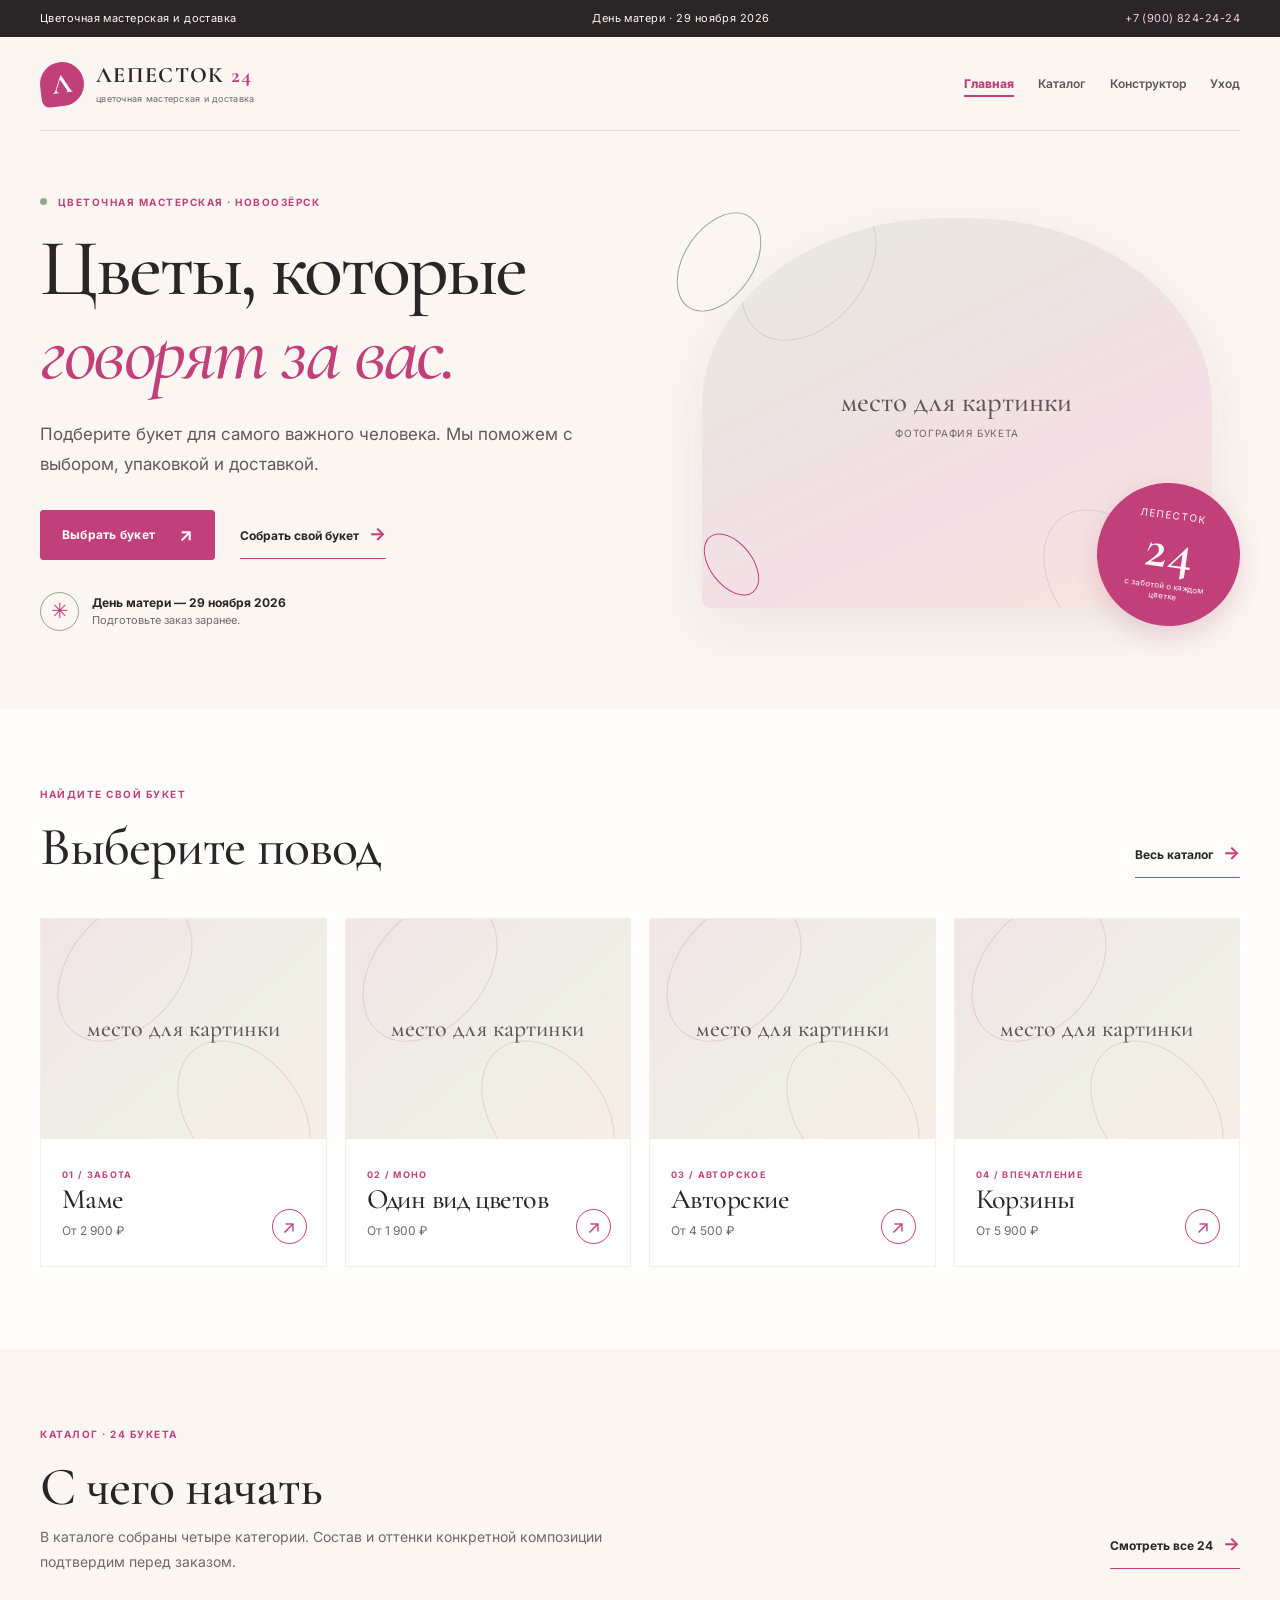
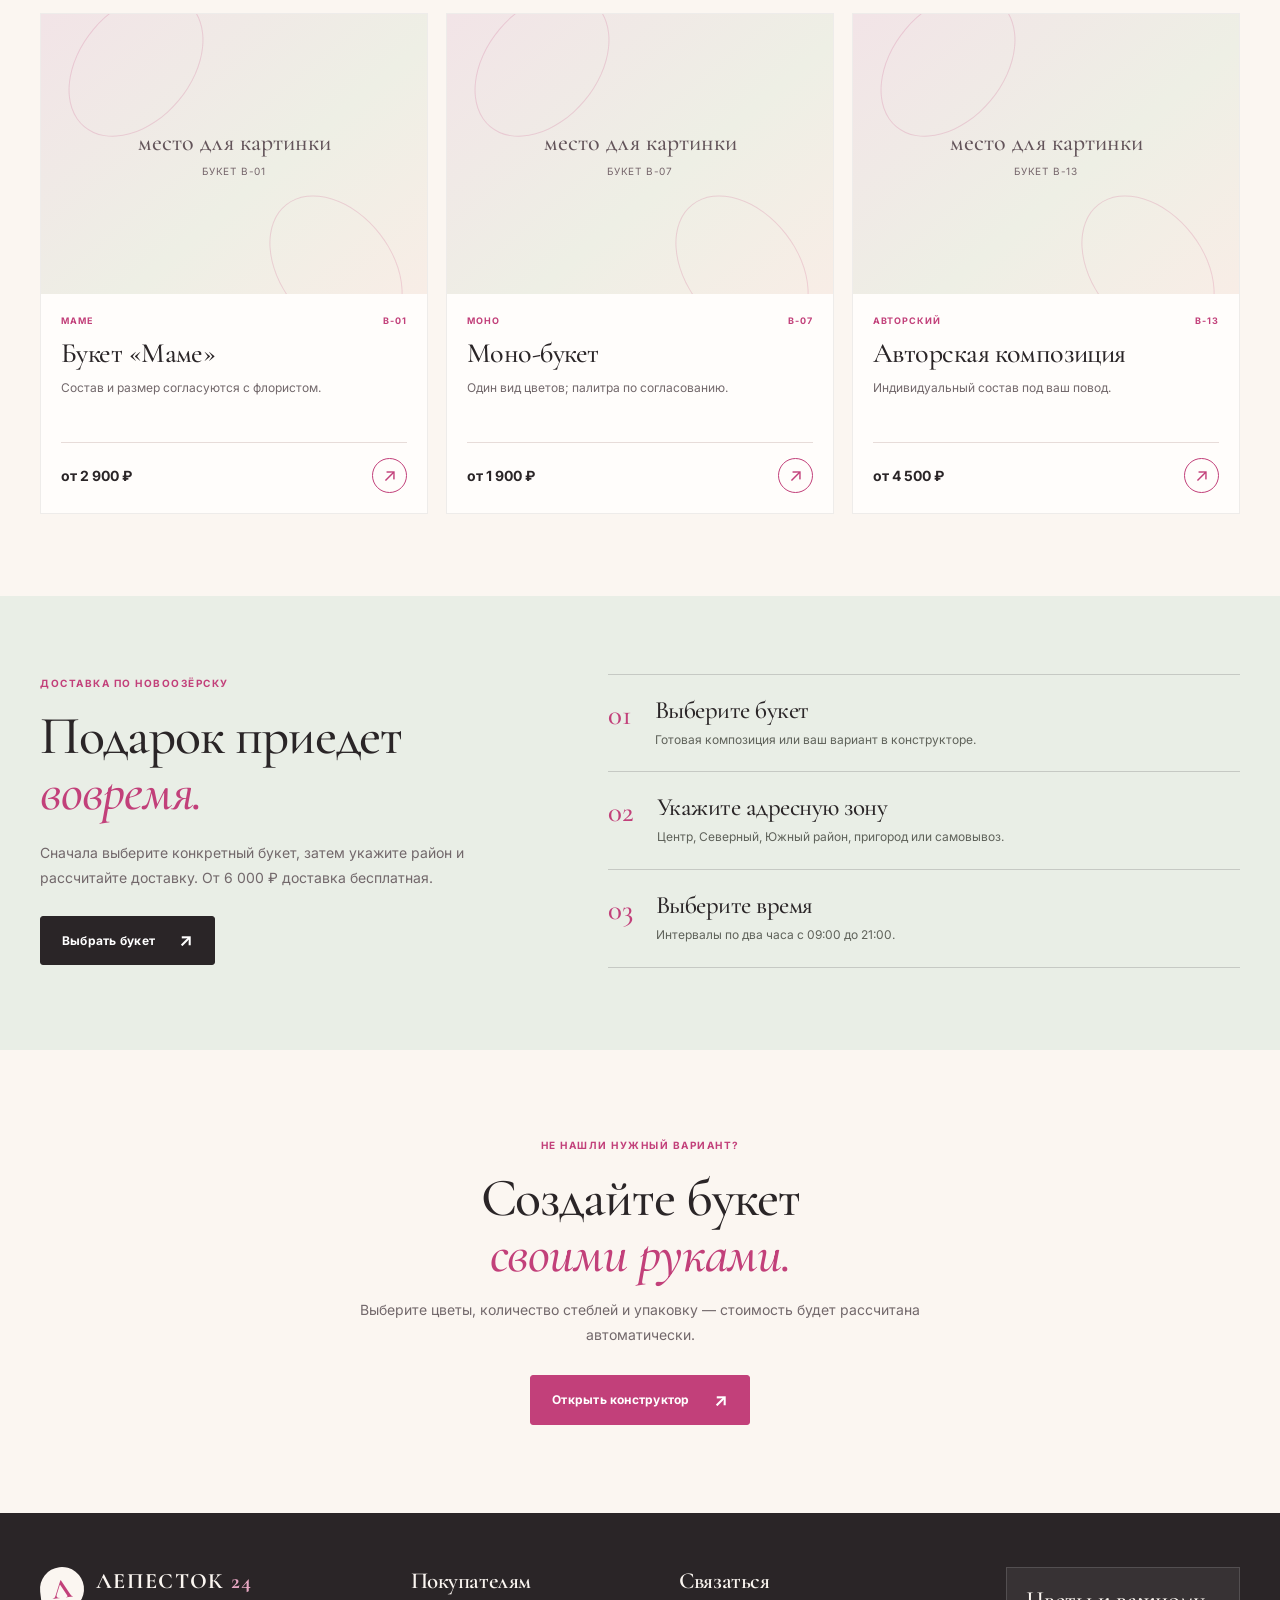
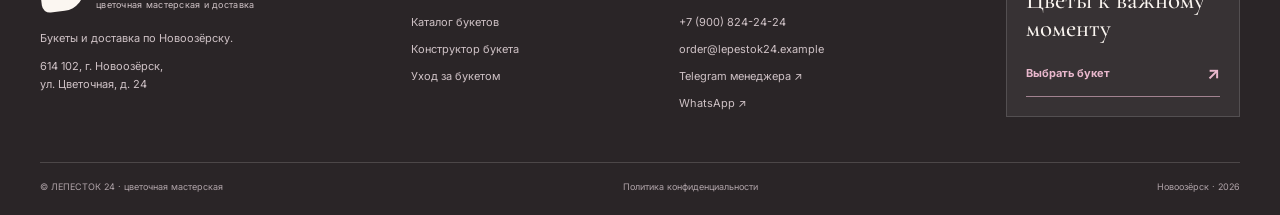
==== commit 58041224: "Исправлена шапка, исправлена последовательность страниц при заказе" ====
--- a/index.html
+++ b/index.html
@@ -20,7 +20,7 @@
   <script src="js/script.js" defer></script>
 </head>
 <body class="page-index">
-<a class="skip-link" href="#main-content">Перейти к содержимому</a><div class="topline"><div class="container topline-inner"><span>Цветочная мастерская и доставка</span><span>День матери · 29 ноября 2026</span><a href="tel:+79008242424">+7 (900) 824-24-24</a></div></div><header class="site-header container"><a class="brand" href="index.html" aria-label="Лепесток 24 — на главную"><span class="brand-mark">Л</span><span class="brand-copy"><strong>ЛЕПЕСТОК <b>24</b></strong><small>цветочная мастерская и доставка</small></span></a><nav class="main-nav" aria-label="Основная навигация"><a href="index.html">Главная</a><a href="catalog.html">Каталог</a><a href="builder.html">Конструктор</a><a href="delivery.html">Доставка</a><a href="care.html">Уход</a><a href="contacts.html">Заказ</a></nav><a class="header-order" href="contacts.html">Оформить заказ <span aria-hidden="true">↗</span></a></header>
+<a class="skip-link" href="#main-content">Перейти к содержимому</a><div class="topline"><div class="container topline-inner"><span>Цветочная мастерская и доставка</span><span>День матери · 29 ноября 2026</span><a href="tel:+79008242424">+7 (900) 824-24-24</a></div></div><header class="site-header container"><a class="brand" href="index.html" aria-label="Лепесток 24 — на главную"><span class="brand-mark">Л</span><span class="brand-copy"><strong>ЛЕПЕСТОК <b>24</b></strong><small>цветочная мастерская и доставка</small></span></a><nav class="main-nav" aria-label="Основная навигация"><a href="index.html" aria-current="page">Главная</a><a href="catalog.html">Каталог</a><a href="builder.html">Конструктор</a><a href="care.html">Уход</a></nav></header>
 <main id="main-content">
   <section class="hero container">
     <div class="hero-copy">
@@ -52,17 +52,17 @@
   <section class="section container">
     <div class="section-heading"><div><p class="eyebrow">КАТАЛОГ · 24 БУКЕТА</p><h2>С чего начать</h2><p class="section-intro">В каталоге собраны четыре категории. Состав и оттенки конкретной композиции подтвердим перед заказом.</p></div><a class="text-link" href="catalog.html">Смотреть все 24 <span aria-hidden="true">→</span></a></div>
     <div class="product-grid product-grid-featured">
-      <article class="product-card"><a class="product-image-link" href="catalog.html?item_id=B-01" aria-label="Открыть букет B-01"><div class="image-placeholder product-image"><span>место для картинки</span><small>Букет B-01</small></div></a><div class="product-card-body"><div class="product-meta"><span>МАМЕ</span><span>B-01</span></div><h3>Букет «Маме»</h3><p class="product-description">Состав и размер согласуются с флористом.</p><div class="product-bottom"><strong>от 2 900 ₽</strong><a class="icon-link" href="contacts.html?item_id=B-01" aria-label="Заказать букет B-01">↗</a></div></div></article>
-      <article class="product-card"><a class="product-image-link" href="catalog.html?item_id=B-07" aria-label="Открыть букет B-07"><div class="image-placeholder product-image"><span>место для картинки</span><small>Букет B-07</small></div></a><div class="product-card-body"><div class="product-meta"><span>МОНО</span><span>B-07</span></div><h3>Моно-букет</h3><p class="product-description">Один вид цветов; палитра по согласованию.</p><div class="product-bottom"><strong>от 1 900 ₽</strong><a class="icon-link" href="contacts.html?item_id=B-07" aria-label="Заказать букет B-07">↗</a></div></div></article>
-      <article class="product-card"><a class="product-image-link" href="catalog.html?item_id=B-13" aria-label="Открыть букет B-13"><div class="image-placeholder product-image"><span>место для картинки</span><small>Букет B-13</small></div></a><div class="product-card-body"><div class="product-meta"><span>АВТОРСКИЙ</span><span>B-13</span></div><h3>Авторская композиция</h3><p class="product-description">Индивидуальный состав под ваш повод.</p><div class="product-bottom"><strong>от 4 500 ₽</strong><a class="icon-link" href="contacts.html?item_id=B-13" aria-label="Заказать букет B-13">↗</a></div></div></article>
+      <article class="product-card"><a class="product-image-link" href="catalog.html?item_id=B-01" aria-label="Открыть букет B-01"><div class="image-placeholder product-image"><span>место для картинки</span><small>Букет B-01</small></div></a><div class="product-card-body"><div class="product-meta"><span>МАМЕ</span><span>B-01</span></div><h3>Букет «Маме»</h3><p class="product-description">Состав и размер согласуются с флористом.</p><div class="product-bottom"><strong>от 2 900 ₽</strong><a class="icon-link" href="delivery.html?item_id=B-01" data-order-start aria-label="Заказать букет B-01">↗</a></div></div></article>
+      <article class="product-card"><a class="product-image-link" href="catalog.html?item_id=B-07" aria-label="Открыть букет B-07"><div class="image-placeholder product-image"><span>место для картинки</span><small>Букет B-07</small></div></a><div class="product-card-body"><div class="product-meta"><span>МОНО</span><span>B-07</span></div><h3>Моно-букет</h3><p class="product-description">Один вид цветов; палитра по согласованию.</p><div class="product-bottom"><strong>от 1 900 ₽</strong><a class="icon-link" href="delivery.html?item_id=B-07" data-order-start aria-label="Заказать букет B-07">↗</a></div></div></article>
+      <article class="product-card"><a class="product-image-link" href="catalog.html?item_id=B-13" aria-label="Открыть букет B-13"><div class="image-placeholder product-image"><span>место для картинки</span><small>Букет B-13</small></div></a><div class="product-card-body"><div class="product-meta"><span>АВТОРСКИЙ</span><span>B-13</span></div><h3>Авторская композиция</h3><p class="product-description">Индивидуальный состав под ваш повод.</p><div class="product-bottom"><strong>от 4 500 ₽</strong><a class="icon-link" href="delivery.html?item_id=B-13" data-order-start aria-label="Заказать букет B-13">↗</a></div></div></article>
     </div>
   </section>
 
   <section class="section section-sage">
-    <div class="container delivery-teaser"><div><p class="eyebrow">ДОСТАВКА ПО НОВООЗЁРСКУ</p><h2>Подарок приедет<br><em>вовремя.</em></h2><p class="section-intro">Выберите дату, район и двухчасовой интервал. При заказе от 6 000 ₽ доставка бесплатная.</p><a class="button button-dark" href="delivery.html">Рассчитать доставку <span aria-hidden="true">↗</span></a></div><div class="delivery-steps"><div class="delivery-step"><span>01</span><div><h3>Выберите букет</h3><p>Готовая композиция или ваш вариант в конструкторе.</p></div></div><div class="delivery-step"><span>02</span><div><h3>Укажите адресную зону</h3><p>Центр, Северный, Южный район, пригород или самовывоз.</p></div></div><div class="delivery-step"><span>03</span><div><h3>Выберите время</h3><p>Интервалы по два часа с 09:00 до 21:00.</p></div></div></div></div>
+    <div class="container delivery-teaser"><div><p class="eyebrow">ДОСТАВКА ПО НОВООЗЁРСКУ</p><h2>Подарок приедет<br><em>вовремя.</em></h2><p class="section-intro">Сначала выберите конкретный букет, затем укажите район и рассчитайте доставку. От 6 000 ₽ доставка бесплатная.</p><a class="button button-dark" href="catalog.html">Выбрать букет <span aria-hidden="true">↗</span></a></div><div class="delivery-steps"><div class="delivery-step"><span>01</span><div><h3>Выберите букет</h3><p>Готовая композиция или ваш вариант в конструкторе.</p></div></div><div class="delivery-step"><span>02</span><div><h3>Укажите адресную зону</h3><p>Центр, Северный, Южный район, пригород или самовывоз.</p></div></div><div class="delivery-step"><span>03</span><div><h3>Выберите время</h3><p>Интервалы по два часа с 09:00 до 21:00.</p></div></div></div></div>
   </section>
   <section class="section container final-cta"><p class="eyebrow">НЕ НАШЛИ НУЖНЫЙ ВАРИАНТ?</p><h2>Создайте букет<br><em>своими руками.</em></h2><p class="section-intro">Выберите цветы, количество стеблей и упаковку — стоимость будет рассчитана автоматически.</p><a class="button" href="builder.html">Открыть конструктор <span aria-hidden="true">↗</span></a></section>
 </main>
-<footer class="site-footer"><div class="footer-main container"><div class="footer-brand-block"><a class="brand brand-footer" href="index.html" aria-label="Лепесток 24 — на главную"><span class="brand-mark">Л</span><span class="brand-copy"><strong>ЛЕПЕСТОК <b>24</b></strong><small>цветочная мастерская и доставка</small></span></a><p>Букеты и доставка по Новоозёрску.</p><p class="footer-address">614 102, г. Новоозёрск,<br>ул. Цветочная, д. 24</p></div><div class="footer-column"><h2>Покупателям</h2><a href="catalog.html">Каталог букетов</a><a href="builder.html">Конструктор букета</a><a href="delivery.html">Доставка и оплата</a><a href="care.html">Уход за букетом</a></div><div class="footer-column"><h2>Связаться</h2><a href="tel:+79008242424">+7 (900) 824-24-24</a><a href="mailto:order@lepestok24.example">order@lepestok24.example</a><a href="https://t.me/lepestok24_manager" target="_blank" rel="noopener noreferrer">Telegram менеджера ↗</a><a href="https://wa.me/79008242424" target="_blank" rel="noopener noreferrer">WhatsApp ↗</a></div><div class="footer-cta"><p>Цветы к важному моменту</p><a class="footer-cta-link" href="catalog.html">Выбрать букет <span aria-hidden="true">↗</span></a></div></div><div class="footer-bottom container"><span>© ЛЕПЕСТОК 24 · цветочная мастерская</span><div><a href="privacy.html">Политика конфиденциальности</a><a href="thanks.html">Спасибо</a></div><span>Новоозёрск · 2026</span></div></footer>
+<footer class="site-footer"><div class="footer-main container"><div class="footer-brand-block"><a class="brand brand-footer" href="index.html" aria-label="Лепесток 24 — на главную"><span class="brand-mark">Л</span><span class="brand-copy"><strong>ЛЕПЕСТОК <b>24</b></strong><small>цветочная мастерская и доставка</small></span></a><p>Букеты и доставка по Новоозёрску.</p><p class="footer-address">614 102, г. Новоозёрск,<br>ул. Цветочная, д. 24</p></div><div class="footer-column"><h2>Покупателям</h2><a href="catalog.html">Каталог букетов</a><a href="builder.html">Конструктор букета</a><a href="care.html">Уход за букетом</a></div><div class="footer-column"><h2>Связаться</h2><a href="tel:+79008242424">+7 (900) 824-24-24</a><a href="mailto:order@lepestok24.example">order@lepestok24.example</a><a href="https://t.me/lepestok24_manager" target="_blank" rel="noopener noreferrer">Telegram менеджера ↗</a><a href="https://wa.me/79008242424" target="_blank" rel="noopener noreferrer">WhatsApp ↗</a></div><div class="footer-cta"><p>Цветы к важному моменту</p><a class="footer-cta-link" href="catalog.html">Выбрать букет <span aria-hidden="true">↗</span></a></div></div><div class="footer-bottom container"><span>© ЛЕПЕСТОК 24 · цветочная мастерская</span><div><a href="privacy.html">Политика конфиденциальности</a></div><span>Новоозёрск · 2026</span></div></footer>
 </body>
 </html>
--- a/css/style.css
+++ b/css/style.css
@@ -1,6 +1,6 @@
 @charset "UTF-8";
 :root{--rose:#C2407A;--sage:#8FA88B;--cream:#FBF6F1;--graphite:#2A2527;--rose-pale:#F4E3EB;--sage-pale:#E9EEE6;--paper:#FFFDFB;--muted:#72686B;--line:#E7DCD9;--white:#FFFFFF;--shadow:0 18px 55px rgba(42,37,39,.08);--radius:20px;--serif:"Cormorant Garamond",Georgia,serif;--sans:"Inter",Arial,sans-serif}
-*{box-sizing:border-box}html{scroll-behavior:smooth}body{margin:0;background:var(--cream);color:var(--graphite);font-family:var(--sans);font-size:15px;line-height:1.65;-webkit-font-smoothing:antialiased}a{color:inherit;text-underline-offset:4px}button,input,select,textarea{font:inherit}button,a,input,select,textarea{-webkit-tap-highlight-color:transparent}img,svg{max-width:100%}.container{width:min(1200px,calc(100% - 56px));margin-inline:auto}.skip-link{position:absolute;left:-9999px;top:8px;z-index:100;background:var(--graphite);color:#fff;padding:12px 18px}.skip-link:focus{left:12px}.topline{background:var(--graphite);color:var(--cream);font-size:11px;letter-spacing:.04em}.topline-inner{min-height:37px;display:flex;align-items:center;justify-content:space-between;gap:20px}.topline a{color:#F5CADC;text-decoration:none}.site-header{min-height:94px;display:flex;align-items:center;justify-content:space-between;gap:24px;border-bottom:1px solid rgba(42,37,39,.12)}.brand{display:inline-flex;align-items:center;gap:12px;text-decoration:none;flex-shrink:0}.brand-mark{width:44px;height:44px;display:grid;place-items:center;background:var(--rose);border-radius:50% 50% 50% 8px;color:white;font:700 28px var(--serif);transform:rotate(-7deg)}.brand-copy{display:flex;flex-direction:column;line-height:1.12}.brand-copy strong{font:700 22px var(--serif);letter-spacing:.06em}.brand-copy strong b{color:var(--rose);font-weight:700}.brand-copy small{font-size:9px;letter-spacing:.03em;color:var(--muted);margin-top:6px}.main-nav{display:flex;align-items:center;justify-content:center;gap:clamp(12px,1.9vw,27px);flex-wrap:wrap}.main-nav a{position:relative;display:inline-flex;align-items:center;min-height:44px;text-decoration:none;color:#5E5558;font-size:12px;font-weight:600;white-space:nowrap}.main-nav a:hover,.main-nav a[aria-current="page"]{color:var(--rose)}.main-nav a[aria-current="page"]:after{position:absolute;content:"";height:2px;background:var(--rose);left:0;right:0;bottom:4px}.header-order{display:inline-flex;align-items:center;gap:16px;padding:12px 16px;min-height:44px;background:var(--rose);color:white;text-decoration:none;font-size:12px;font-weight:700;white-space:nowrap;border-radius:3px;transition:transform .2s,background .2s}.header-order:hover{background:#A83266;transform:translateY(-2px)}
+*{box-sizing:border-box}html{scroll-behavior:smooth}body{margin:0;background:var(--cream);color:var(--graphite);font-family:var(--sans);font-size:15px;line-height:1.65;-webkit-font-smoothing:antialiased}a{color:inherit;text-underline-offset:4px}button,input,select,textarea{font:inherit}button,a,input,select,textarea{-webkit-tap-highlight-color:transparent}img,svg{max-width:100%}.container{width:min(1200px,calc(100% - 56px));margin-inline:auto}.skip-link{position:absolute;left:-9999px;top:8px;z-index:100;background:var(--graphite);color:#fff;padding:12px 18px}.skip-link:focus{left:12px}.topline{background:var(--graphite);color:var(--cream);font-size:11px;letter-spacing:.04em}.topline-inner{min-height:37px;display:flex;align-items:center;justify-content:space-between;gap:20px}.topline a{color:#F5CADC;text-decoration:none}.site-header{min-height:94px;display:flex;align-items:center;justify-content:space-between;gap:24px;border-bottom:1px solid rgba(42,37,39,.12)}.brand{display:inline-flex;align-items:center;gap:12px;text-decoration:none;flex-shrink:0}.brand-mark{width:44px;height:44px;display:grid;place-items:center;background:var(--rose);border-radius:50% 50% 50% 8px;color:white;font:700 28px var(--serif);transform:rotate(-7deg)}.brand-copy{display:flex;flex-direction:column;line-height:1.12}.brand-copy strong{font:700 22px var(--serif);letter-spacing:.06em}.brand-copy strong b{color:var(--rose);font-weight:700}.brand-copy small{font-size:9px;letter-spacing:.03em;color:var(--muted);margin-top:6px}.main-nav{display:flex;align-items:center;justify-content:center;gap:clamp(12px,1.9vw,27px);flex-wrap:wrap}.main-nav a{position:relative;display:inline-flex;align-items:center;min-height:44px;text-decoration:none;color:#5E5558;font-size:12px;font-weight:600;white-space:nowrap}.main-nav a:hover,.main-nav a[aria-current="page"]{color:var(--rose)}.main-nav a[aria-current="page"]{font-weight:800;text-decoration:underline;text-decoration-thickness:2px;text-underline-offset:7px}.main-nav a[aria-current="page"]:after{content:none}.header-order{display:inline-flex;align-items:center;gap:16px;padding:12px 16px;min-height:44px;background:var(--rose);color:white;text-decoration:none;font-size:12px;font-weight:700;white-space:nowrap;border-radius:3px;transition:transform .2s,background .2s}.header-order:hover{background:#A83266;transform:translateY(-2px)}
 main{overflow:hidden}.hero{display:grid;grid-template-columns:1.02fr .98fr;align-items:center;gap:44px;padding-top:64px;padding-bottom:78px;min-height:555px}.hero-copy{position:relative;z-index:2}.eyebrow,.overline{margin:0 0 17px;color:var(--rose);font-size:10px;font-weight:700;letter-spacing:.15em;line-height:1.5}.eyebrow-dot{display:inline-block;width:7px;height:7px;background:var(--sage);border-radius:50%;margin-right:7px;vertical-align:1px}h1,h2,h3,p{margin-top:0}h1,h2,h3{font-family:var(--serif);font-weight:500;line-height:1.04;letter-spacing:-.02em}h1{font-size:clamp(52px,6.3vw,83px);margin-bottom:24px;letter-spacing:-.035em}h1 em,h2 em{font-weight:500;color:var(--rose);font-style:italic}h2{font-size:clamp(37px,4.2vw,57px);margin-bottom:20px}h3{font-size:27px;margin-bottom:12px}.lead{max-width:610px;color:#63595D;font-size:17px;line-height:1.8;margin-bottom:30px}.actions{display:flex;align-items:center;gap:25px;flex-wrap:wrap;margin:30px 0}.button{display:inline-flex;align-items:center;justify-content:center;gap:24px;min-height:48px;padding:14px 21px;border:1px solid var(--rose);border-radius:3px;background:var(--rose);color:#fff;text-decoration:none;font-size:12px;font-weight:700;letter-spacing:.02em;cursor:pointer;transition:background .2s,transform .2s,border-color .2s}.button:hover{background:#A83266;border-color:#A83266;transform:translateY(-2px)}.button span{font-size:18px;line-height:1}.button-dark{background:var(--graphite);border-color:var(--graphite)}.button-dark:hover{background:#443A3E;border-color:#443A3E}.button-light{background:var(--cream);border-color:var(--cream);color:var(--graphite)}.button-light:hover{background:#EBDDDB;border-color:#EBDDDB}.button-full{width:100%;justify-content:space-between}.button-small{min-height:39px;padding:9px 12px;gap:12px;font-size:10px}.text-link{font-size:12px;font-weight:700;text-decoration:none;border-bottom:1px solid var(--rose);padding:9px 0}.text-link span{font-size:18px;color:var(--rose);margin-left:7px}.hero-note{display:flex;gap:13px;align-items:center;margin-top:32px}.hero-note-mark{width:39px;height:39px;display:grid;place-items:center;border:1px solid var(--sage);color:var(--rose);border-radius:50%;font-size:21px}.hero-note p{margin:0;color:var(--muted);font-size:11px;line-height:1.6}.hero-note strong{color:var(--graphite);font-size:12px}.hero-art{position:relative;min-height:430px;display:grid;place-items:center}.image-placeholder{position:relative;display:flex;flex-direction:column;align-items:center;justify-content:center;gap:6px;min-width:0;min-height:180px;padding:24px;border:1px dashed rgba(42,37,39,.28);background:linear-gradient(140deg,#F2E4E7,#EEEFE5 58%,#F8EDE6);color:#75656B;text-align:center;overflow:hidden}.image-placeholder:before,.image-placeholder:after{content:"";position:absolute;border:1px solid rgba(194,64,122,.19);border-radius:50%;width:110px;height:160px;transform:rotate(40deg);pointer-events:none}.image-placeholder:before{left:10%;top:-30px}.image-placeholder:after{right:9%;bottom:-55px;transform:rotate(-38deg)}.image-placeholder span{position:relative;z-index:1;font:500 24px var(--serif);color:#63545A}.image-placeholder small{position:relative;z-index:1;font-size:10px;letter-spacing:.08em;text-transform:uppercase;color:#75656B}.image-placeholder-hero{width:90%;min-height:390px;border:0;border-radius:48% 48% 8px 8px;background:linear-gradient(155deg,#E6EADD,#F3DFE6 65%,#F7E7DC);box-shadow:var(--shadow)}.image-placeholder-hero span{font-size:29px}.hero-stamp{position:absolute;right:0;bottom:2px;z-index:2;width:143px;height:143px;display:flex;flex-direction:column;align-items:center;justify-content:center;transform:rotate(8deg);border-radius:50%;background:var(--rose);color:var(--cream);box-shadow:0 8px 25px rgba(194,64,122,.2);text-align:center}.hero-stamp span{font-size:10px;letter-spacing:.17em}.hero-stamp strong{font:600 56px/.9 var(--serif)}.hero-stamp small{font-size:8px;line-height:1.2;margin-top:8px;max-width:98px}.hero-ornament{position:absolute;border:1px solid var(--sage);border-radius:50%;width:70px;height:110px;transform:rotate(34deg);pointer-events:none}.hero-ornament-one{top:9px;left:10px}.hero-ornament-two{bottom:28px;left:36px;width:43px;height:71px;transform:rotate(-38deg);border-color:var(--rose)}
 .section{padding-top:78px;padding-bottom:82px}.section-soft{background:var(--paper)}.section-soft>.container,.section.container{padding-inline:0}.section-heading{display:flex;align-items:end;justify-content:space-between;gap:25px;margin-bottom:34px}.section-heading h2{margin-bottom:9px}.section-intro{max-width:590px;color:var(--muted);line-height:1.8;margin-bottom:0;font-size:14px}.section-heading>.text-link{flex-shrink:0;margin-bottom:6px}.category-grid{display:grid;grid-template-columns:repeat(4,1fr);gap:18px}.category-card{display:block;background:#fff;border:1px solid rgba(42,37,39,.07);text-decoration:none;transition:transform .25s,box-shadow .25s}.category-card:hover{transform:translateY(-5px);box-shadow:var(--shadow)}.category-card .image-placeholder{min-height:220px;border:0}.category-card-body{position:relative;padding:22px 21px 25px}.overline{margin-bottom:10px;font-size:9px}.category-card h3{margin-bottom:7px;font-size:28px}.category-card p{margin:0;font-size:12px;color:var(--muted)}.round-arrow,.icon-link{display:grid;place-items:center;width:35px;height:35px;border-radius:50%;border:1px solid var(--rose);color:var(--rose);font-size:18px;text-decoration:none}.round-arrow{position:absolute;right:19px;bottom:22px}.product-grid{display:grid;grid-template-columns:repeat(3,minmax(0,1fr));gap:26px 18px}.product-grid-featured{margin-top:38px}.product-card{background:var(--paper);border:1px solid rgba(42,37,39,.08);min-width:0}.product-image-link{display:block;text-decoration:none}.product-image{min-height:280px;border:0}.product-card-body{padding:20px}.product-meta{display:flex;justify-content:space-between;gap:8px;color:var(--rose);font-size:9px;font-weight:700;letter-spacing:.12em;margin-bottom:10px}.product-card h3,.product-card h2{font-family:var(--serif);font-size:28px;line-height:1.08;margin-bottom:9px}.product-description{min-height:46px;color:var(--muted);font-size:12px;line-height:1.65;margin-bottom:14px}.product-bottom{display:flex;align-items:center;justify-content:space-between;gap:12px;margin-top:18px;padding-top:15px;border-top:1px solid var(--line)}.product-bottom>strong{font-size:14px;white-space:nowrap}.product-bottom .icon-link{flex-shrink:0}.section-sage{background:var(--sage-pale)}.delivery-teaser{display:grid;grid-template-columns:.85fr 1.15fr;gap:100px;align-items:center}.delivery-teaser h2{margin-bottom:20px}.delivery-teaser .section-intro{margin-bottom:25px}.delivery-steps{border-top:1px solid rgba(42,37,39,.18)}.delivery-step{display:flex;gap:23px;padding:22px 0;border-bottom:1px solid rgba(42,37,39,.18)}.delivery-step>span{font:500 29px var(--serif);color:var(--rose)}.delivery-step h3{font-size:25px;margin-bottom:7px}.delivery-step p{font-size:12px;color:#5F625A;margin:0}.final-cta{padding-block:88px;text-align:center}.final-cta .section-intro{margin:0 auto 28px}.final-cta h2{margin-bottom:15px}
 .page-main{padding-top:58px;padding-bottom:88px;min-height:58vh}.page-intro{margin-bottom:44px}.page-intro h1{font-size:clamp(48px,6.5vw,76px);margin-bottom:21px}.page-intro .lead{margin-bottom:0}.page-intro-grid{display:grid;grid-template-columns:1fr .8fr;align-items:center;gap:65px}.page-intro-image{min-height:310px;border-radius:47% 47% 5px 5px}.panel{background:var(--paper);border:1px solid var(--line);padding:30px}.builder-layout{display:grid;grid-template-columns:minmax(0,1fr) 320px;align-items:start;gap:25px}.builder-main{display:grid;gap:22px}.panel-heading,.form-section-title{display:flex;align-items:start;gap:15px;margin-bottom:25px}.step-number{display:grid;place-items:center;flex:0 0 38px;width:38px;height:38px;border-radius:50%;background:var(--rose-pale);color:var(--rose);font:600 20px var(--serif)}.panel-heading h2,.form-section-title h2{font-size:32px;margin-bottom:5px}.panel-heading p,.form-section-title p{margin:0;color:var(--muted);font-size:12px}.flower-list{border-top:1px solid var(--line)}.flower-row{display:flex;align-items:center;justify-content:space-between;gap:20px;padding:16px 0;border-bottom:1px solid var(--line)}.flower-row>div:first-child{display:flex;flex-direction:column}.flower-row strong{font-size:13px}.flower-row small,.wrap-name small{color:var(--muted);font-size:11px}.quantity-control{display:flex;align-items:center;gap:7px}.quantity-control input{width:85px;min-height:44px;text-align:center;padding:7px;border:1px solid var(--line);background:white;border-radius:3px}.quantity-control span{font-size:11px;color:var(--muted)}.check-row{display:flex;align-items:center;gap:13px;margin-top:18px;cursor:pointer}.check-row input,.consent-row input{width:19px;height:19px;accent-color:var(--rose);flex-shrink:0}.check-row>span{display:flex;flex-direction:column}.check-row strong{font-size:13px}.check-row small{color:var(--muted);font-size:11px}.wrap-options{display:grid;grid-template-columns:repeat(3,1fr);gap:12px}.wrap-option{position:relative;display:flex;flex-direction:column;gap:10px;padding:12px;border:1px solid var(--line);background:#fff;cursor:pointer}.wrap-option:has(input:checked){border-color:var(--rose);box-shadow:inset 0 0 0 1px var(--rose)}.wrap-option input{position:absolute;top:10px;right:10px;accent-color:var(--rose);width:17px;height:17px}.wrap-swatch{display:block;height:72px;border-radius:2px}.swatch-craft{background:linear-gradient(130deg,#C4A581,#E1CCB0)}.swatch-film{background:linear-gradient(130deg,#F6F1F2,#DCCAD3)}.swatch-box{background:linear-gradient(130deg,#D6A3B9,#F1D9E2)}.wrap-name{display:flex;flex-direction:column;gap:2px}.wrap-name strong{font-size:12px}.builder-summary{position:sticky;top:18px;background:var(--graphite);padding:28px;color:var(--cream)}.builder-summary .eyebrow{color:#E7A7C4}.builder-summary h2{font-size:31px;margin-bottom:7px}.summary-price{font:600 42px var(--serif);color:#E9B8CD;margin-bottom:20px}.summary-line{display:flex;justify-content:space-between;gap:12px;padding:12px 0;border-top:1px solid rgba(251,246,241,.17);font-size:11px;color:#D8CDD0}.summary-line strong{color:var(--cream)}.builder-summary .form-note{min-height:40px;color:#E9B8CD;font-size:11px;margin:14px 0}.fine-print{font-size:10px;line-height:1.6;color:var(--muted);margin:15px 0 0}.builder-summary .fine-print{color:#CFC2C6}.form-note{font-size:12px;line-height:1.5;color:var(--rose)}
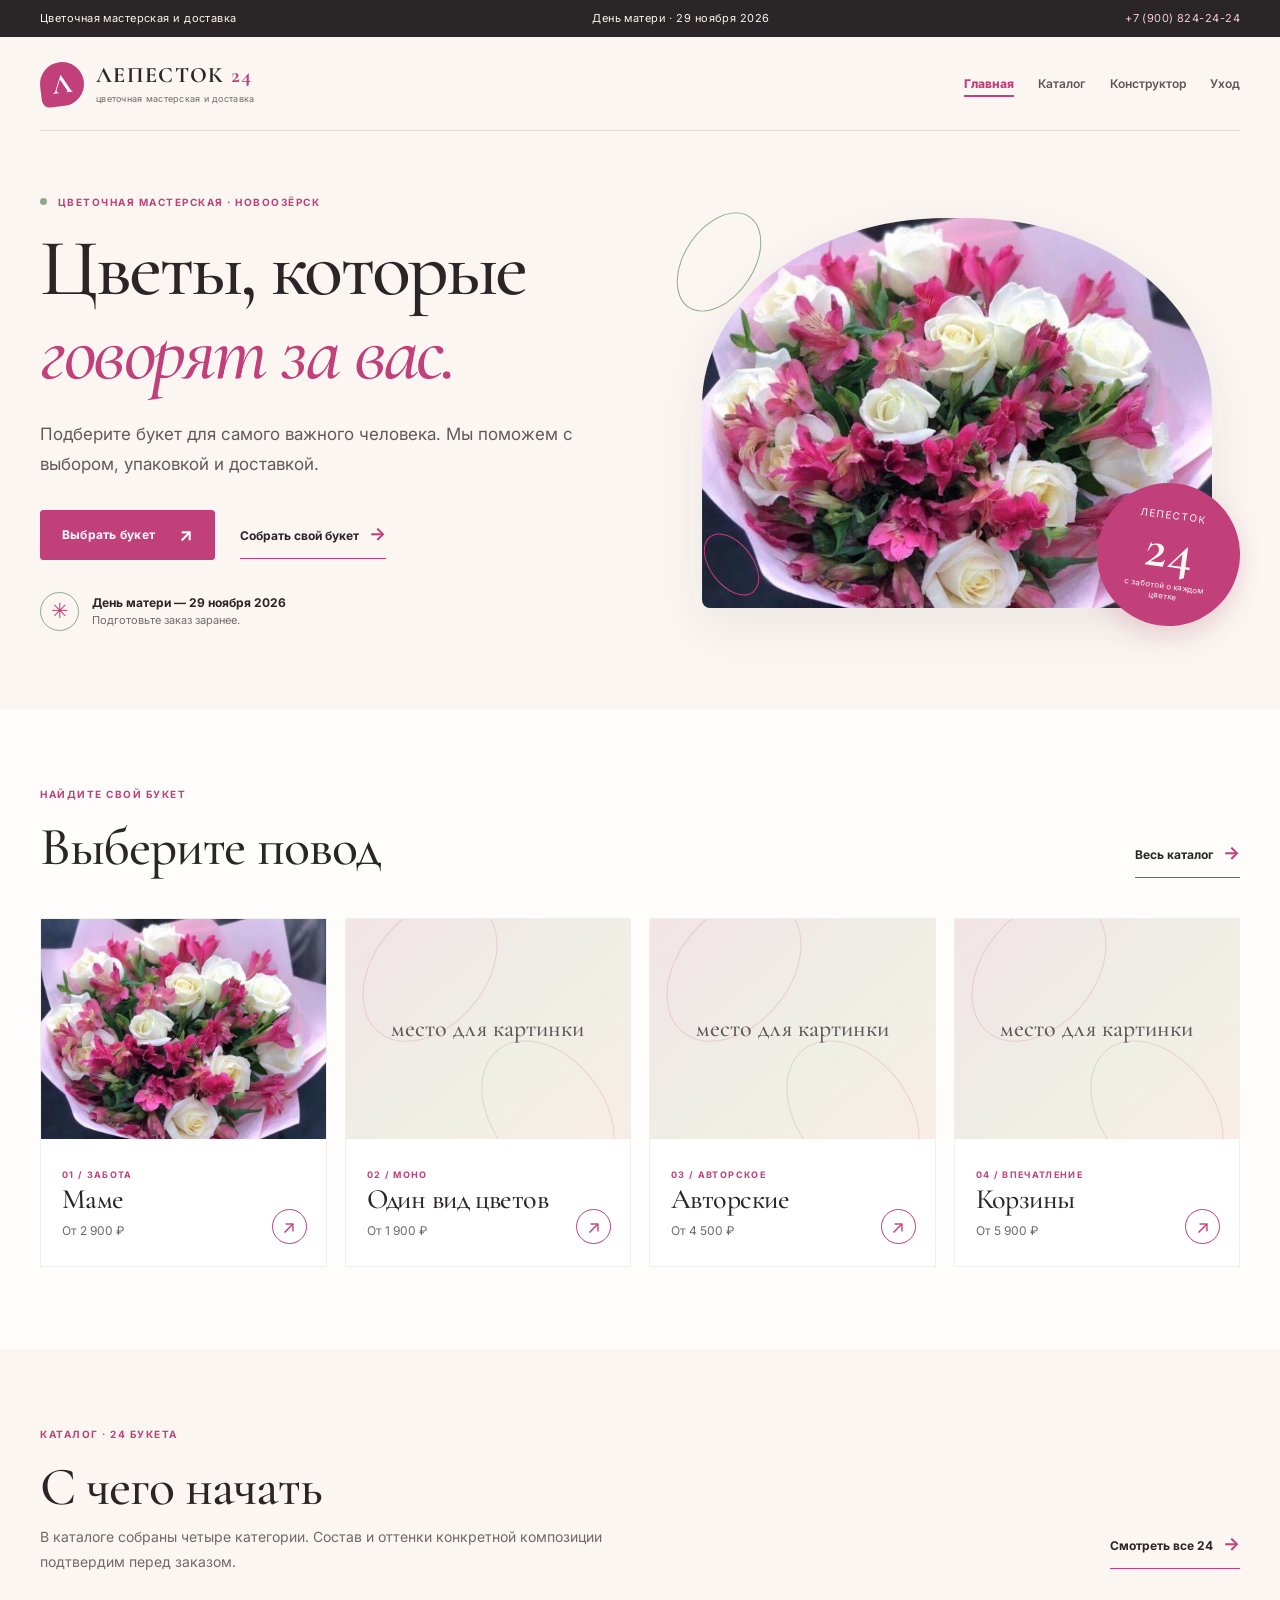
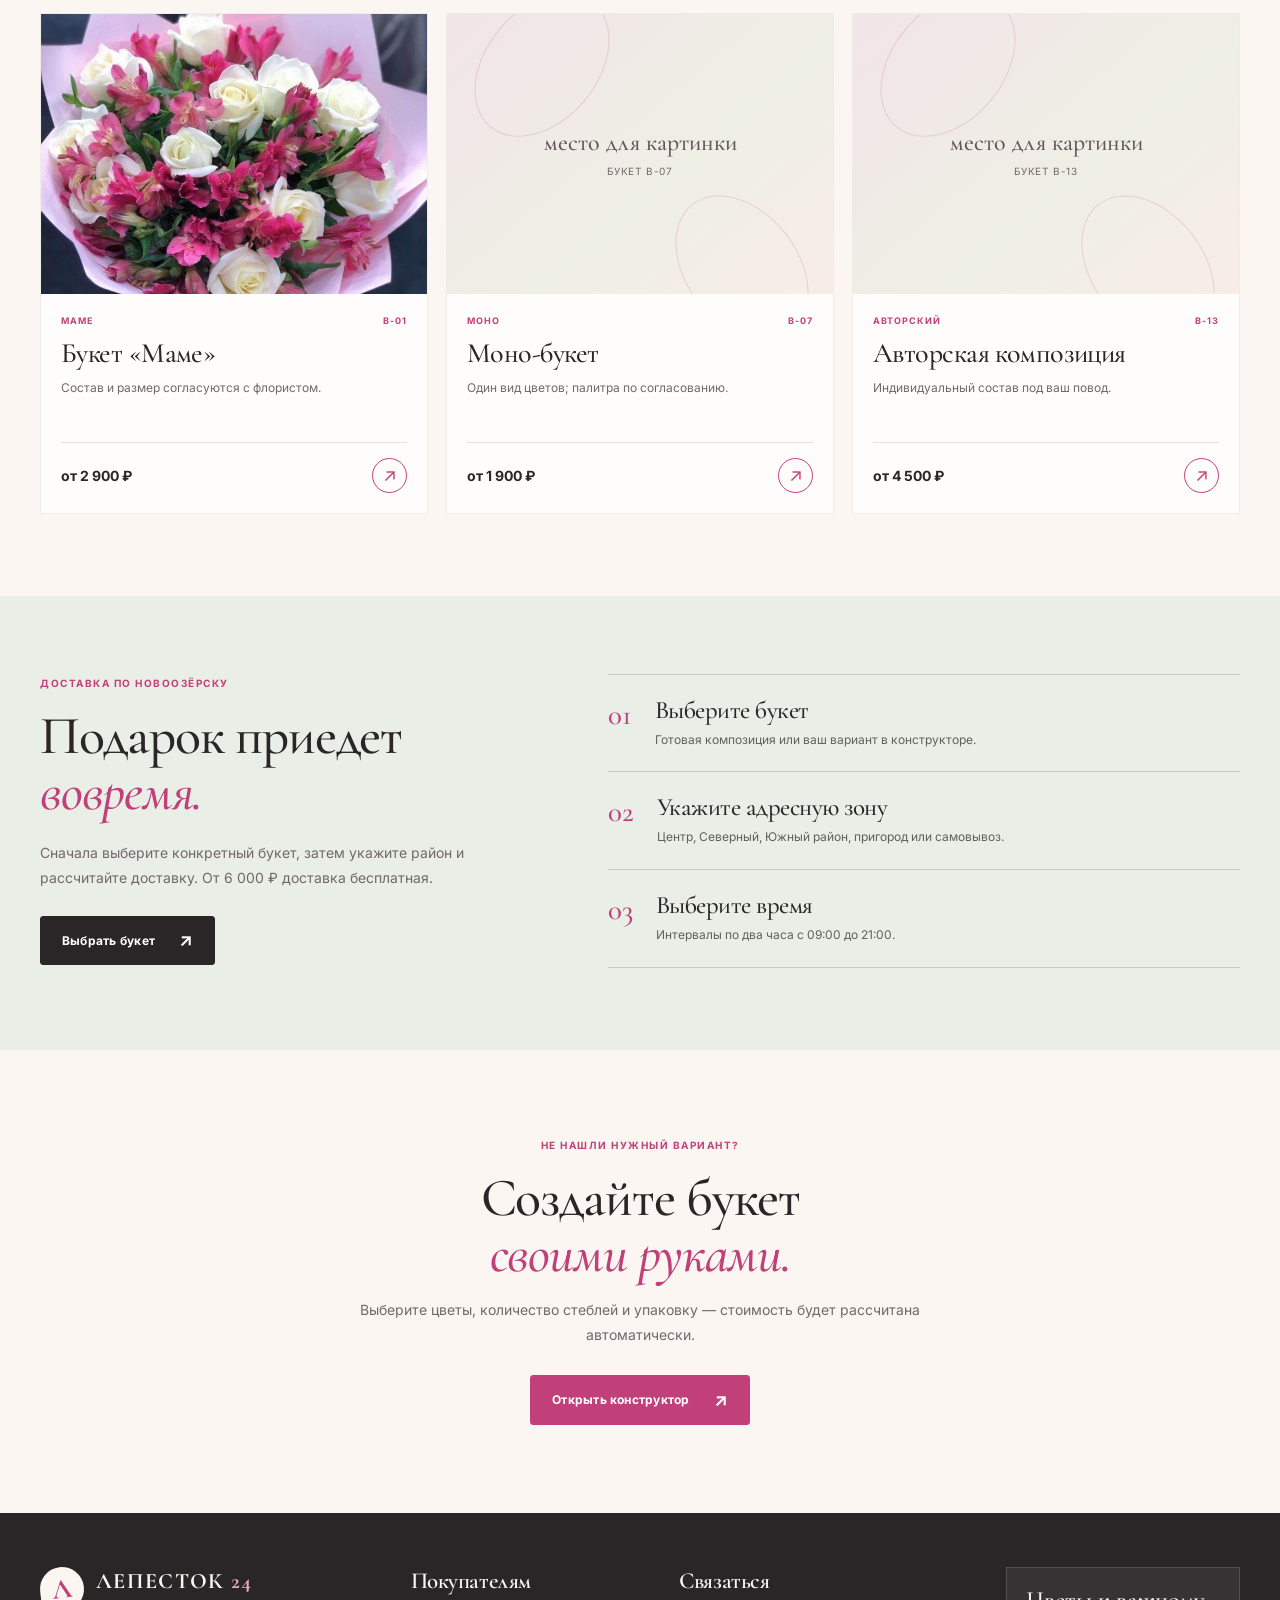
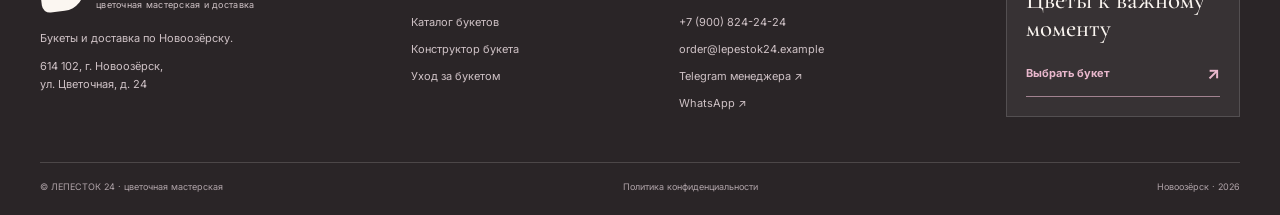
==== commit 835df7f2: "Реализован функционал подгрузки фотографии букета." ====
--- a/index.html
+++ b/index.html
@@ -31,7 +31,7 @@
       <div class="hero-note"><span class="hero-note-mark">✳</span><p><strong>День матери — 29 ноября 2026</strong><br>Подготовьте заказ заранее.</p></div>
     </div>
     <div class="hero-art" role="img" aria-label="Место для фотографии букета">
-      <div class="image-placeholder image-placeholder-hero"><span>место для картинки</span><small>Фотография букета</small></div>
+      <div class="image-placeholder image-placeholder-hero" data-image-id="B-01"><span>место для картинки</span><small>Фотография букета</small></div>
       <div class="hero-stamp"><span>ЛЕПЕСТОК</span><strong>24</strong><small>с заботой о каждом цветке</small></div>
       <div class="hero-ornament hero-ornament-one"></div><div class="hero-ornament hero-ornament-two"></div>
     </div>
@@ -41,10 +41,10 @@
     <div class="container">
       <div class="section-heading"><div><p class="eyebrow">НАЙДИТЕ СВОЙ БУКЕТ</p><h2>Выберите повод</h2></div><a class="text-link" href="catalog.html">Весь каталог <span aria-hidden="true">→</span></a></div>
       <div class="category-grid">
-        <a class="category-card" href="catalog.html?category=mama"><div class="image-placeholder"><span>место для картинки</span></div><div class="category-card-body"><span class="overline">01 / ЗАБОТА</span><h3>Маме</h3><p>От 2 900 ₽</p><span class="round-arrow" aria-hidden="true">↗</span></div></a>
-        <a class="category-card" href="catalog.html?category=mono"><div class="image-placeholder"><span>место для картинки</span></div><div class="category-card-body"><span class="overline">02 / МОНО</span><h3>Один вид цветов</h3><p>От 1 900 ₽</p><span class="round-arrow" aria-hidden="true">↗</span></div></a>
-        <a class="category-card" href="catalog.html?category=author"><div class="image-placeholder"><span>место для картинки</span></div><div class="category-card-body"><span class="overline">03 / АВТОРСКОЕ</span><h3>Авторские</h3><p>От 4 500 ₽</p><span class="round-arrow" aria-hidden="true">↗</span></div></a>
-        <a class="category-card" href="catalog.html?category=basket"><div class="image-placeholder"><span>место для картинки</span></div><div class="category-card-body"><span class="overline">04 / ВПЕЧАТЛЕНИЕ</span><h3>Корзины</h3><p>От 5 900 ₽</p><span class="round-arrow" aria-hidden="true">↗</span></div></a>
+        <a class="category-card" href="catalog.html?category=mama"><div class="image-placeholder" data-image-id="B-01"><span>место для картинки</span></div><div class="category-card-body"><span class="overline">01 / ЗАБОТА</span><h3>Маме</h3><p>От 2 900 ₽</p><span class="round-arrow" aria-hidden="true">↗</span></div></a>
+        <a class="category-card" href="catalog.html?category=mono"><div class="image-placeholder" data-image-id="B-07"><span>место для картинки</span></div><div class="category-card-body"><span class="overline">02 / МОНО</span><h3>Один вид цветов</h3><p>От 1 900 ₽</p><span class="round-arrow" aria-hidden="true">↗</span></div></a>
+        <a class="category-card" href="catalog.html?category=author"><div class="image-placeholder" data-image-id="B-13"><span>место для картинки</span></div><div class="category-card-body"><span class="overline">03 / АВТОРСКОЕ</span><h3>Авторские</h3><p>От 4 500 ₽</p><span class="round-arrow" aria-hidden="true">↗</span></div></a>
+        <a class="category-card" href="catalog.html?category=basket"><div class="image-placeholder" data-image-id="B-19"><span>место для картинки</span></div><div class="category-card-body"><span class="overline">04 / ВПЕЧАТЛЕНИЕ</span><h3>Корзины</h3><p>От 5 900 ₽</p><span class="round-arrow" aria-hidden="true">↗</span></div></a>
       </div>
     </div>
   </section>
@@ -52,9 +52,9 @@
   <section class="section container">
     <div class="section-heading"><div><p class="eyebrow">КАТАЛОГ · 24 БУКЕТА</p><h2>С чего начать</h2><p class="section-intro">В каталоге собраны четыре категории. Состав и оттенки конкретной композиции подтвердим перед заказом.</p></div><a class="text-link" href="catalog.html">Смотреть все 24 <span aria-hidden="true">→</span></a></div>
     <div class="product-grid product-grid-featured">
-      <article class="product-card"><a class="product-image-link" href="catalog.html?item_id=B-01" aria-label="Открыть букет B-01"><div class="image-placeholder product-image"><span>место для картинки</span><small>Букет B-01</small></div></a><div class="product-card-body"><div class="product-meta"><span>МАМЕ</span><span>B-01</span></div><h3>Букет «Маме»</h3><p class="product-description">Состав и размер согласуются с флористом.</p><div class="product-bottom"><strong>от 2 900 ₽</strong><a class="icon-link" href="delivery.html?item_id=B-01" data-order-start aria-label="Заказать букет B-01">↗</a></div></div></article>
-      <article class="product-card"><a class="product-image-link" href="catalog.html?item_id=B-07" aria-label="Открыть букет B-07"><div class="image-placeholder product-image"><span>место для картинки</span><small>Букет B-07</small></div></a><div class="product-card-body"><div class="product-meta"><span>МОНО</span><span>B-07</span></div><h3>Моно-букет</h3><p class="product-description">Один вид цветов; палитра по согласованию.</p><div class="product-bottom"><strong>от 1 900 ₽</strong><a class="icon-link" href="delivery.html?item_id=B-07" data-order-start aria-label="Заказать букет B-07">↗</a></div></div></article>
-      <article class="product-card"><a class="product-image-link" href="catalog.html?item_id=B-13" aria-label="Открыть букет B-13"><div class="image-placeholder product-image"><span>место для картинки</span><small>Букет B-13</small></div></a><div class="product-card-body"><div class="product-meta"><span>АВТОРСКИЙ</span><span>B-13</span></div><h3>Авторская композиция</h3><p class="product-description">Индивидуальный состав под ваш повод.</p><div class="product-bottom"><strong>от 4 500 ₽</strong><a class="icon-link" href="delivery.html?item_id=B-13" data-order-start aria-label="Заказать букет B-13">↗</a></div></div></article>
+      <article class="product-card"><a class="product-image-link" href="catalog.html?item_id=B-01" aria-label="Открыть букет B-01"><div class="image-placeholder product-image" data-image-id="B-01"><span>место для картинки</span><small>Букет B-01</small></div></a><div class="product-card-body"><div class="product-meta"><span>МАМЕ</span><span>B-01</span></div><h3>Букет «Маме»</h3><p class="product-description">Состав и размер согласуются с флористом.</p><div class="product-bottom"><strong>от 2 900 ₽</strong><a class="icon-link" href="delivery.html?item_id=B-01" data-order-start aria-label="Заказать букет B-01">↗</a></div></div></article>
+      <article class="product-card"><a class="product-image-link" href="catalog.html?item_id=B-07" aria-label="Открыть букет B-07"><div class="image-placeholder product-image" data-image-id="B-07"><span>место для картинки</span><small>Букет B-07</small></div></a><div class="product-card-body"><div class="product-meta"><span>МОНО</span><span>B-07</span></div><h3>Моно-букет</h3><p class="product-description">Один вид цветов; палитра по согласованию.</p><div class="product-bottom"><strong>от 1 900 ₽</strong><a class="icon-link" href="delivery.html?item_id=B-07" data-order-start aria-label="Заказать букет B-07">↗</a></div></div></article>
+      <article class="product-card"><a class="product-image-link" href="catalog.html?item_id=B-13" aria-label="Открыть букет B-13"><div class="image-placeholder product-image" data-image-id="B-13"><span>место для картинки</span><small>Букет B-13</small></div></a><div class="product-card-body"><div class="product-meta"><span>АВТОРСКИЙ</span><span>B-13</span></div><h3>Авторская композиция</h3><p class="product-description">Индивидуальный состав под ваш повод.</p><div class="product-bottom"><strong>от 4 500 ₽</strong><a class="icon-link" href="delivery.html?item_id=B-13" data-order-start aria-label="Заказать букет B-13">↗</a></div></div></article>
     </div>
   </section>
 
--- a/css/style.css
+++ b/css/style.css
@@ -16,3 +16,30 @@
 @media(max-width:760px){.container{width:calc(100% - 32px)}.topline-inner{min-height:34px;gap:8px;flex-wrap:wrap;padding:6px 0}.topline-inner>span:first-child{display:none}.topline-inner>span:nth-child(2){margin-right:auto}.topline{font-size:10px}.site-header{min-height:auto;gap:12px;padding:16px 0}.brand-mark{width:39px;height:39px;font-size:25px}.brand-copy strong{font-size:20px}.brand-copy small{font-size:8px}.header-order{padding:10px 12px;gap:8px;font-size:10px}.main-nav{gap:5px 18px;padding-top:5px}.main-nav a{min-height:37px;font-size:11px}.hero{grid-template-columns:1fr;padding-top:45px;padding-bottom:55px;gap:20px}.hero h1{font-size:clamp(48px,12vw,69px)}.hero-art{min-height:315px}.image-placeholder-hero{min-height:300px;max-width:390px}.hero-stamp{width:112px;height:112px;right:4%;bottom:0}.hero-stamp strong{font-size:44px}.hero-stamp small{font-size:7px}.hero-ornament-one{left:1%;top:0}.section{padding-top:55px;padding-bottom:58px}.section-heading{align-items:flex-start;flex-direction:column;gap:12px;margin-bottom:25px}.section-heading h2{font-size:42px}.category-grid{gap:12px}.category-card .image-placeholder{min-height:155px;padding:14px}.image-placeholder span{font-size:20px}.category-card-body{padding:16px}.category-card h3{font-size:24px}.category-card p{font-size:11px}.round-arrow{width:29px;height:29px;right:12px;bottom:17px;font-size:15px}.product-grid,.catalog-grid{grid-template-columns:repeat(2,minmax(0,1fr));gap:12px}.product-image{min-height:190px}.product-card-body{padding:13px}.product-meta{font-size:8px;letter-spacing:.07em}.product-card h3,.product-card h2{font-size:23px}.product-description{font-size:10px;min-height:53px}.product-bottom{gap:8px;align-items:flex-start}.product-bottom>strong{font-size:11px;white-space:normal}.product-bottom .icon-link{width:29px;height:29px}.delivery-teaser{grid-template-columns:1fr;gap:31px}.delivery-teaser h2{font-size:46px}.delivery-step{gap:16px;padding:17px 0}.delivery-step h3{font-size:24px}.final-cta{padding-block:60px}.page-main{padding-top:40px;padding-bottom:60px}.page-intro h1{font-size:clamp(47px,11vw,68px)}.page-intro-grid{grid-template-columns:1fr;gap:25px}.page-intro-image{min-height:250px;max-width:480px;width:100%;margin:0 auto}.builder-layout{grid-template-columns:1fr}.builder-summary{position:static}.panel{padding:21px}.panel-heading h2,.form-section-title h2{font-size:28px}.wrap-options{gap:8px}.wrap-option{padding:8px}.wrap-swatch{height:58px}.wrap-name strong{font-size:10px}.catalog-toolbar{padding:18px}.filters{grid-template-columns:1fr;gap:10px}.filter-field select{min-height:45px}.catalog-product .product-image{min-height:165px}.catalog-product .product-card-body{padding:11px}.catalog-product h2{font-size:21px}.product-specs{font-size:9px}.catalog-product .button-small{font-size:9px;padding:8px;gap:5px}.catalog-bottom-cta{align-items:flex-start;flex-direction:column;padding:23px;margin-top:38px}.catalog-bottom-cta h2{font-size:32px}.delivery-calculator{grid-template-columns:1fr;gap:25px;padding:20px}.calculator-copy h2{font-size:34px}.calculator-aside{display:grid;grid-template-columns:1fr}.delivery-image{min-height:180px}.time-grid{grid-template-columns:repeat(2,1fr);gap:8px}.time-grid div{padding:15px 8px;font-size:19px}.service-grid{padding:27px;grid-template-columns:1fr;gap:25px;margin-top:48px}.service-grid h2{font-size:39px}.service-note{padding:5px 0 5px 20px}.service-number{font-size:95px}.care-item{grid-template-columns:42px 1fr;gap:13px;padding:19px 0}.care-item>span{font-size:28px}.care-item h2{font-size:27px}.promo-panel{grid-template-columns:1fr;padding:27px;gap:12px;margin-top:45px}.promo-panel h2{font-size:39px}.promo-code-box{padding:20px}.section-footer-cta{align-items:flex-start;flex-direction:column}.contact-layout{grid-template-columns:1fr;gap:18px}.order-form{padding:21px}.form-grid{grid-template-columns:1fr;gap:15px}.form-field-full{grid-column:auto}.form-section-spaced{margin-top:27px}.contact-info-card{padding:22px}.thanks-card,.error-page{margin-top:0}.request-number strong{font-size:18px;overflow-wrap:anywhere}.actions-center{align-items:center}.social-links{gap:10px 14px}.footer-main{grid-template-columns:1fr 1fr;gap:30px 20px;padding-top:38px}.footer-cta{grid-column:1/-1}.footer-bottom{align-items:flex-start;flex-direction:column;gap:10px}.footer-bottom>div{gap:14px}.brand-copy strong{font-size:18px}}
 @media(max-width:420px){.container{width:calc(100% - 28px)}.topline-inner>span:nth-child(2){font-size:9px}.topline-inner>a{font-size:10px}.site-header{gap:11px}.brand{gap:8px}.brand-mark{width:34px;height:34px;font-size:22px}.brand-copy strong{font-size:17px;letter-spacing:.025em}.brand-copy small{font-size:7px}.header-order{font-size:9px;padding:9px 8px}.header-order span{display:none}.main-nav{gap:4px 14px}.main-nav a{font-size:10px}.hero{padding-top:36px}.hero h1{font-size:49px}.lead{font-size:15px}.actions{gap:17px}.hero-art{min-height:285px}.image-placeholder-hero{min-height:265px;width:89%}.hero-stamp{width:93px;height:93px}.hero-stamp strong{font-size:37px}.hero-stamp span{font-size:8px}.hero-stamp small{font-size:6px}.category-card .image-placeholder{min-height:125px}.category-card .image-placeholder span{font-size:17px}.category-card-body{padding:12px 11px 16px}.category-card h3{font-size:22px}.category-card p{max-width:75px}.round-arrow{right:8px;bottom:13px;width:26px;height:26px}.product-grid,.catalog-grid{gap:10px}.product-image{min-height:155px;padding:10px}.product-image span{font-size:16px}.product-image small{font-size:8px}.product-card h3,.product-card h2{font-size:21px}.product-card-body{padding:11px}.product-description{font-size:10px;min-height:65px}.product-meta{font-size:7px}.product-bottom{flex-wrap:wrap}.product-bottom>strong{width:100%}.catalog-product .product-image{min-height:140px}.catalog-product .product-card-body{padding:10px}.catalog-product h2{font-size:19px}.catalog-product .product-description{min-height:58px}.catalog-product .product-bottom{align-items:center}.catalog-product .product-bottom>strong{width:auto}.catalog-product .button-small{font-size:8px;min-height:35px;padding:7px}.panel{padding:17px}.flower-row{gap:7px}.flower-row strong{font-size:12px}.quantity-control input{width:65px}.wrap-name strong{font-size:9px}.panel-heading{gap:10px}.step-number{flex-basis:32px;width:32px;height:32px;font-size:17px}.panel-heading h2{font-size:26px}.filters select{font-size:12px}.care-item h2{font-size:25px}.promo-panel{padding:22px}.promo-panel h2{font-size:35px}.footer-main{grid-template-columns:1fr;gap:25px}.footer-cta{grid-column:auto}.footer-column h2{margin-bottom:5px}.footer-brand-block>p{margin-top:13px}.footer-bottom{font-size:9px}}
 @media(prefers-reduced-motion:reduce){html{scroll-behavior:auto}*,*:before,*:after{transition:none!important;animation:none!important}}
+
+/* Изображения букетов: при успешной загрузке фото заменяет заглушку. */
+.image-placeholder.has-flower-image {
+  padding: 0;
+  border: 0;
+  background: none;
+}
+.image-placeholder.has-flower-image::before,
+.image-placeholder.has-flower-image::after,
+.image-placeholder.has-flower-image > span,
+.image-placeholder.has-flower-image > small {
+  display: none;
+}
+.image-placeholder > .flower-photo {
+  position: absolute;
+  inset: 0;
+  display: block;
+  width: 100%;
+  height: 100%;
+  object-fit: cover;
+  object-position: center;
+  visibility: hidden;
+}
+.image-placeholder.has-flower-image > .flower-photo {
+  visibility: visible;
+}
+
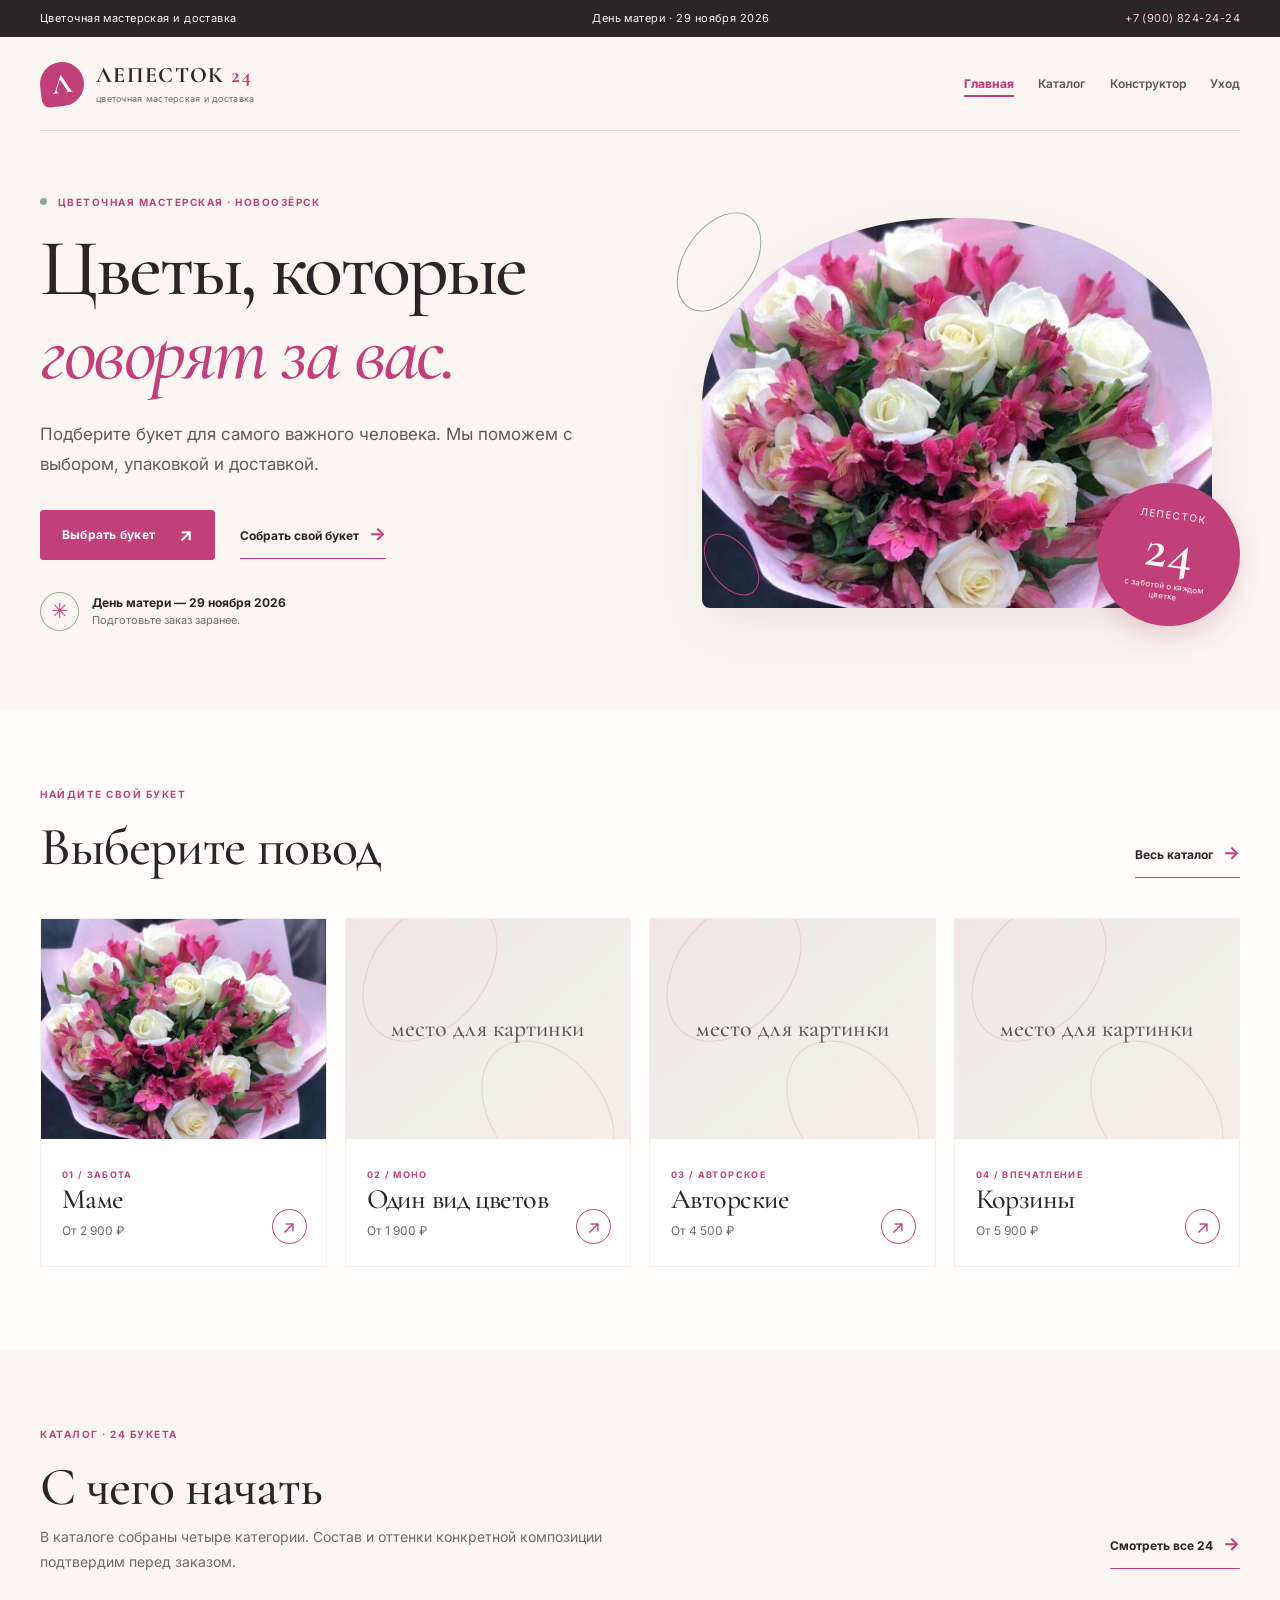
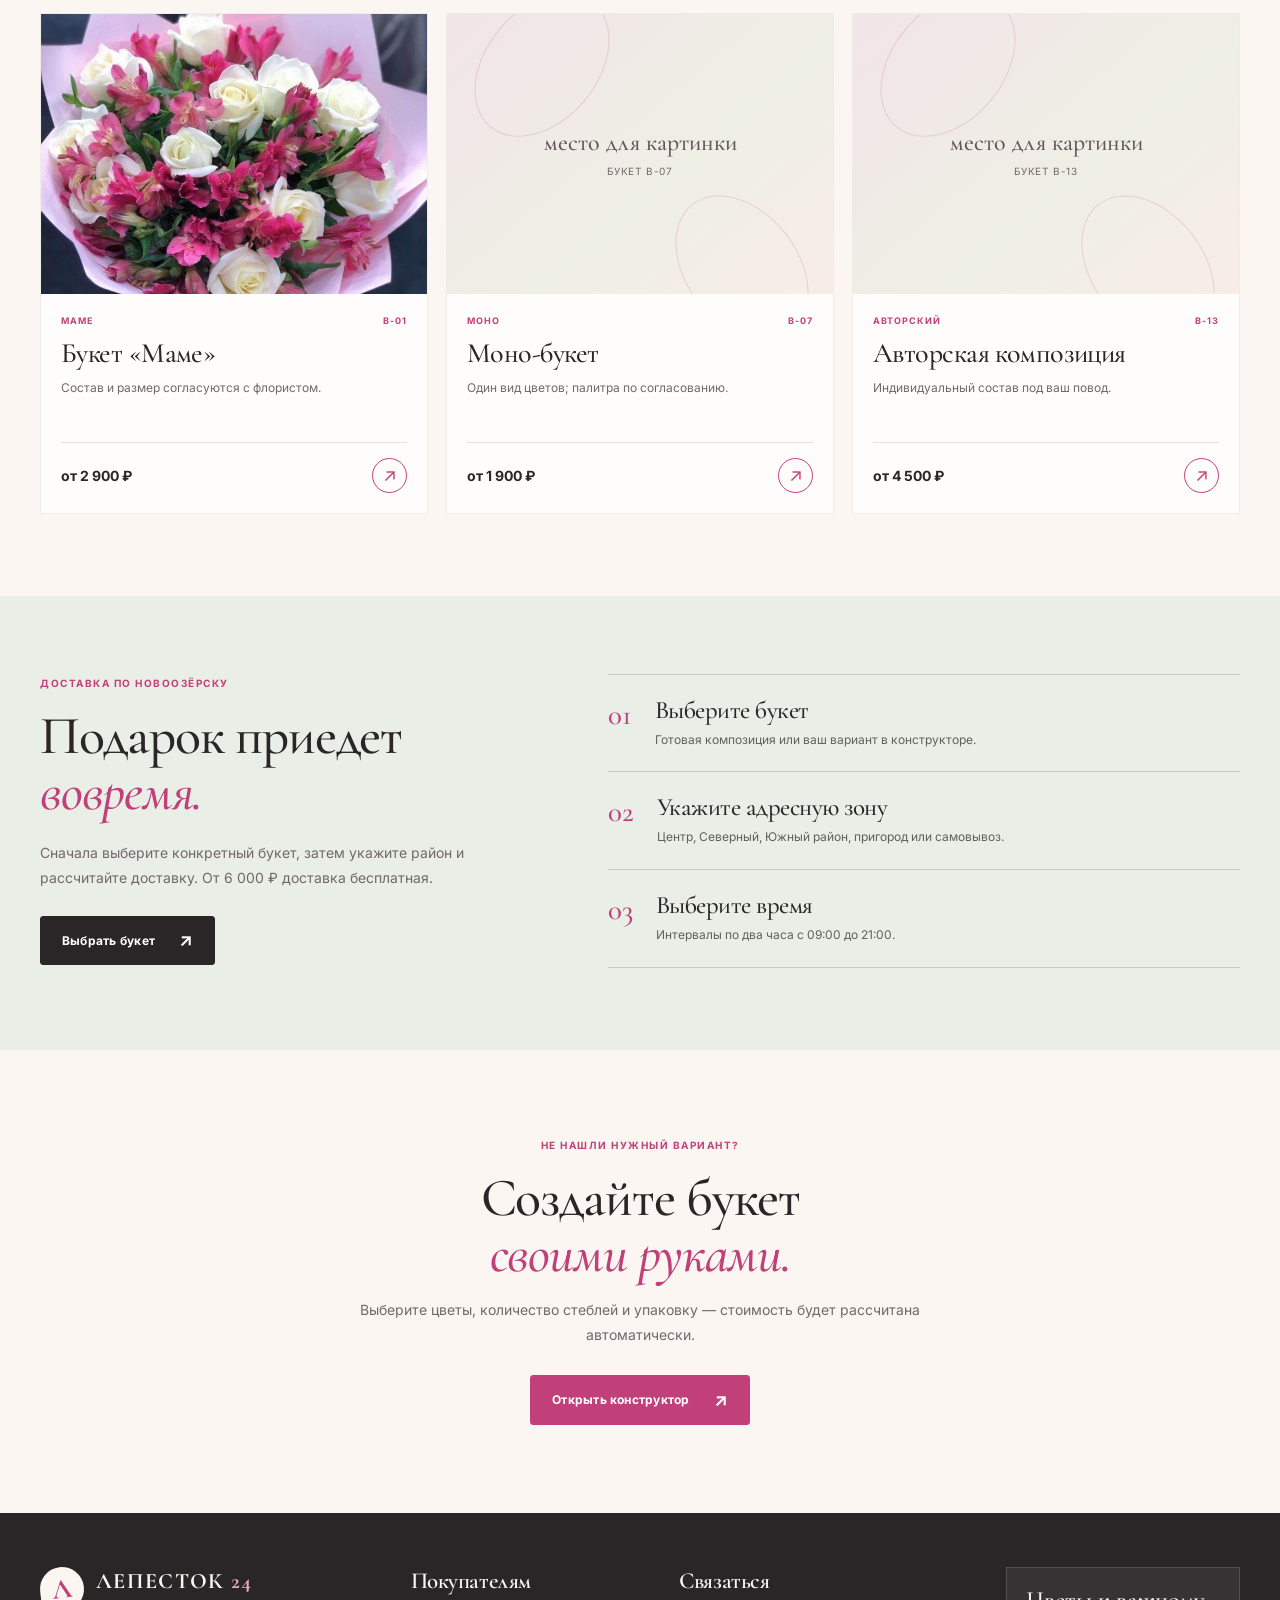
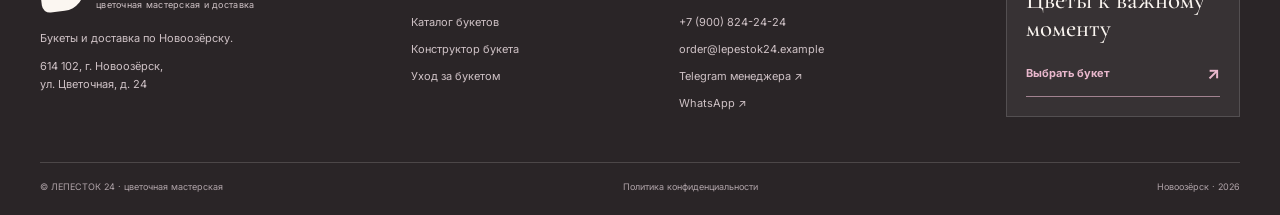
==== commit 6713c038: "Добавлена механика рандомизации букета с главной сттраницы." ====
--- a/index.html
+++ b/index.html
@@ -30,11 +30,17 @@
       <div class="actions"><a class="button" href="catalog.html">Выбрать букет <span aria-hidden="true">↗</span></a><a class="text-link" href="builder.html">Собрать свой букет <span aria-hidden="true">→</span></a></div>
       <div class="hero-note"><span class="hero-note-mark">✳</span><p><strong>День матери — 29 ноября 2026</strong><br>Подготовьте заказ заранее.</p></div>
     </div>
-    <div class="hero-art" role="img" aria-label="Место для фотографии букета">
-      <div class="image-placeholder image-placeholder-hero" data-image-id="B-01"><span>место для картинки</span><small>Фотография букета</small></div>
-      <div class="hero-stamp"><span>ЛЕПЕСТОК</span><strong>24</strong><small>с заботой о каждом цветке</small></div>
-      <div class="hero-ornament hero-ornament-one"></div><div class="hero-ornament hero-ornament-two"></div>
-    </div>
+    
+<div class="hero-art" role="img" aria-label="Место для фотографии букета">
+  <div class="image-placeholder image-placeholder-hero" id="hero-random-image">
+    <span>место для картинки</span>
+    <small>Фотография букета</small>
+  </div>
+  <div class="hero-stamp"><span>ЛЕПЕСТОК</span><strong>24</strong><small>с заботой о каждом цветке</small></div>
+  <div class="hero-ornament hero-ornament-one"></div>
+  <div class="hero-ornament hero-ornament-two"></div>
+</div>
+
   </section>
 
   <section class="section section-soft">
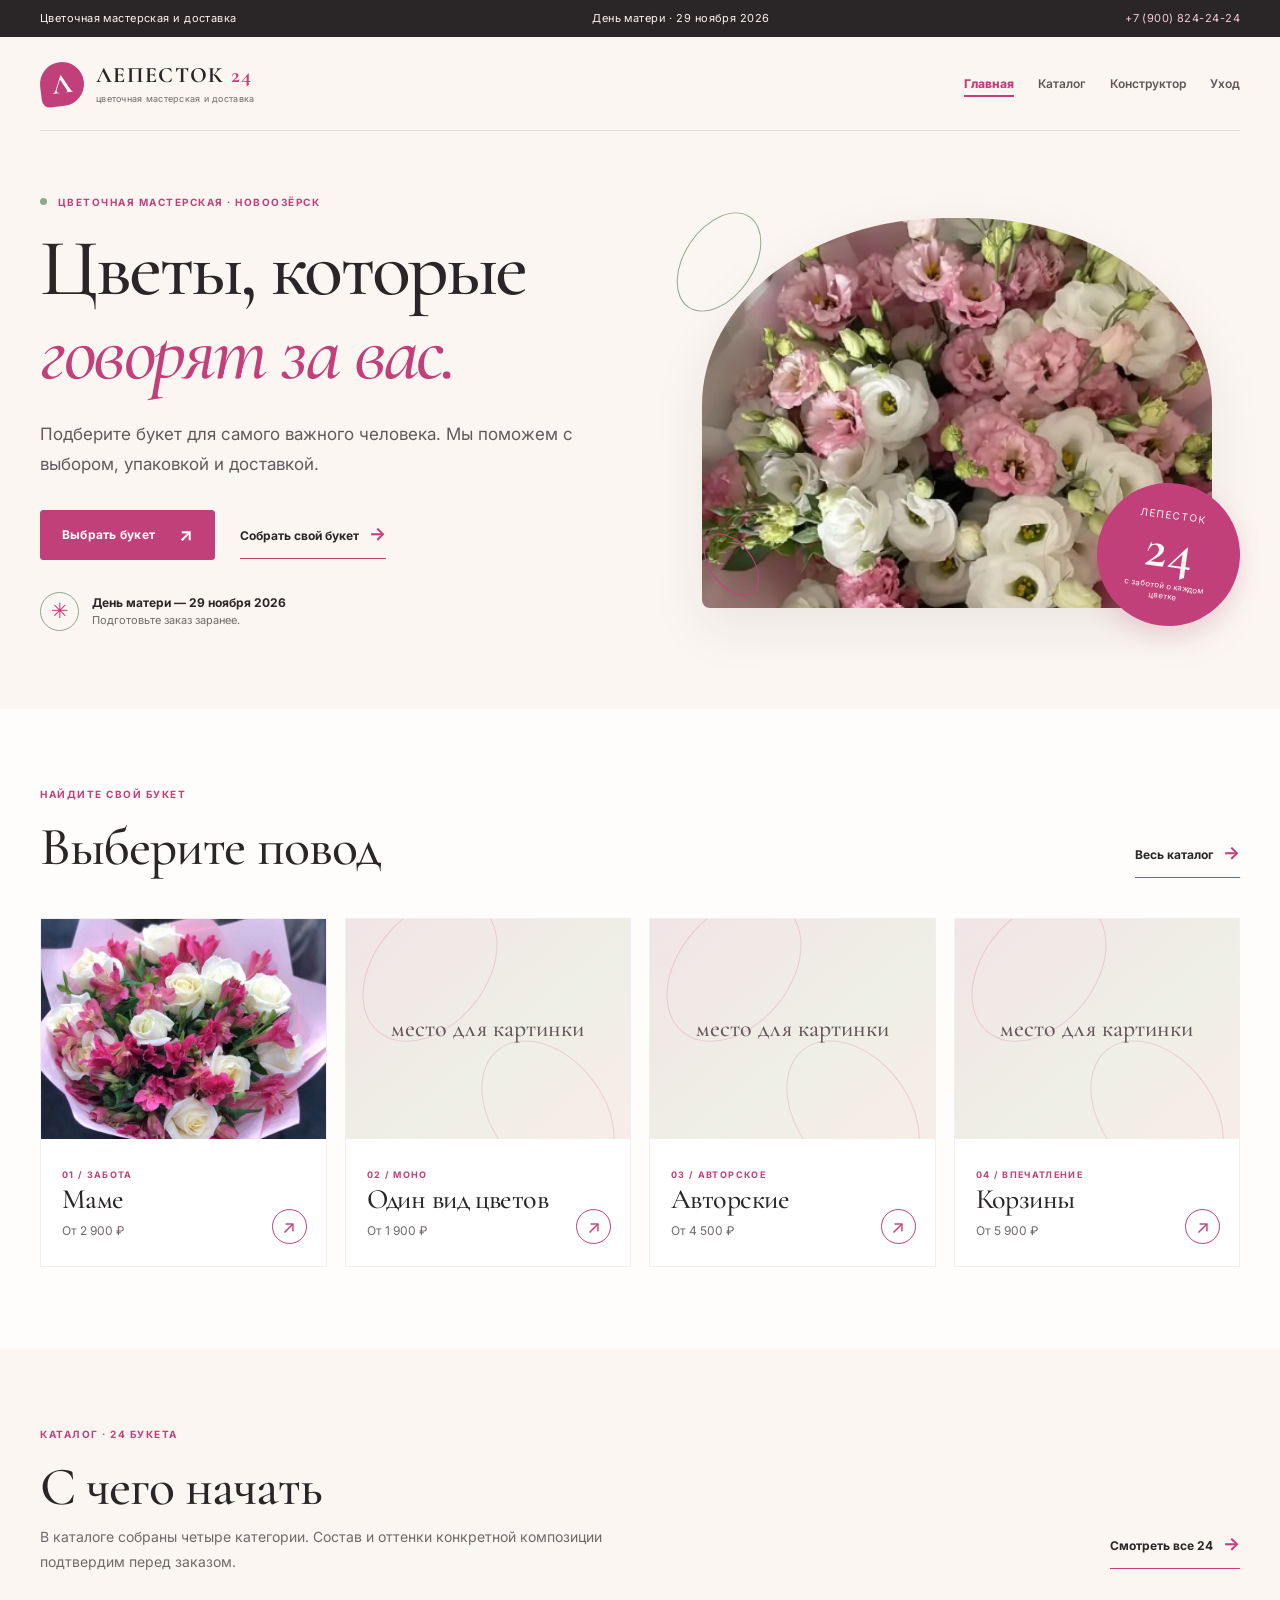
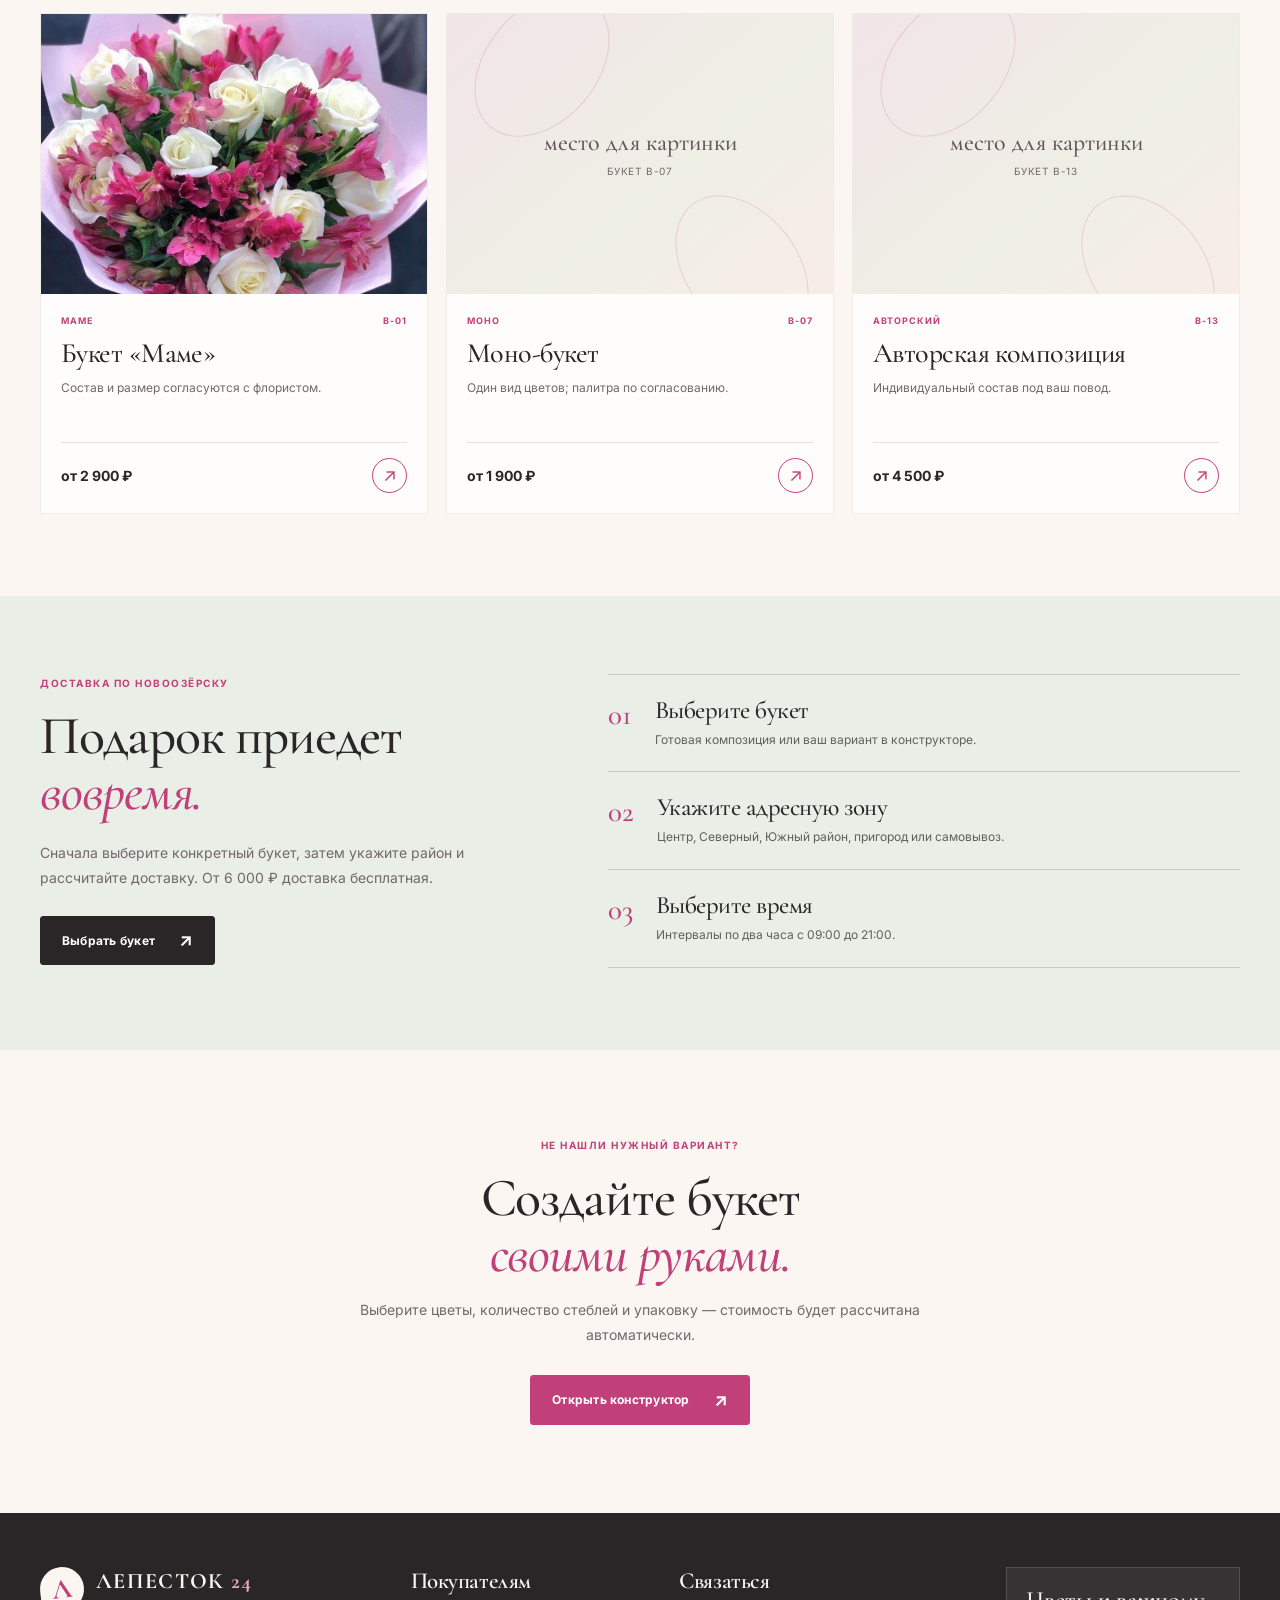
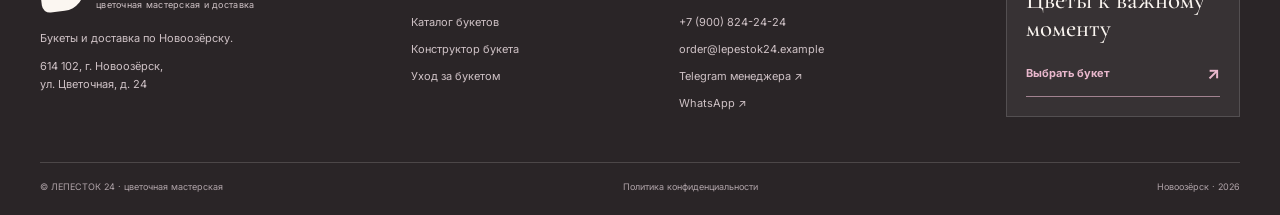
==== commit 62a3d55a: "Добавлен G-tag" ====
--- a/index.html
+++ b/index.html
@@ -1,6 +1,15 @@
 <!doctype html>
 <html lang="ru">
 <head>
+  <!-- Google tag (gtag.js) -->
+<script async src="https://www.googletagmanager.com/gtag/js?id=G-SKHXGZNR94"></script>
+<script>
+  window.dataLayer = window.dataLayer || [];
+  function gtag(){dataLayer.push(arguments);}
+  gtag('js', new Date());
+
+  gtag('config', 'G-SKHXGZNR94');
+</script>
   <meta charset="utf-8">
   <meta name="viewport" content="width=device-width, initial-scale=1">
   <meta name="description" content="Букеты ко Дню матери и для важных поводов. Каталог, конструктор букета и доставка по Новоозёрску.">
